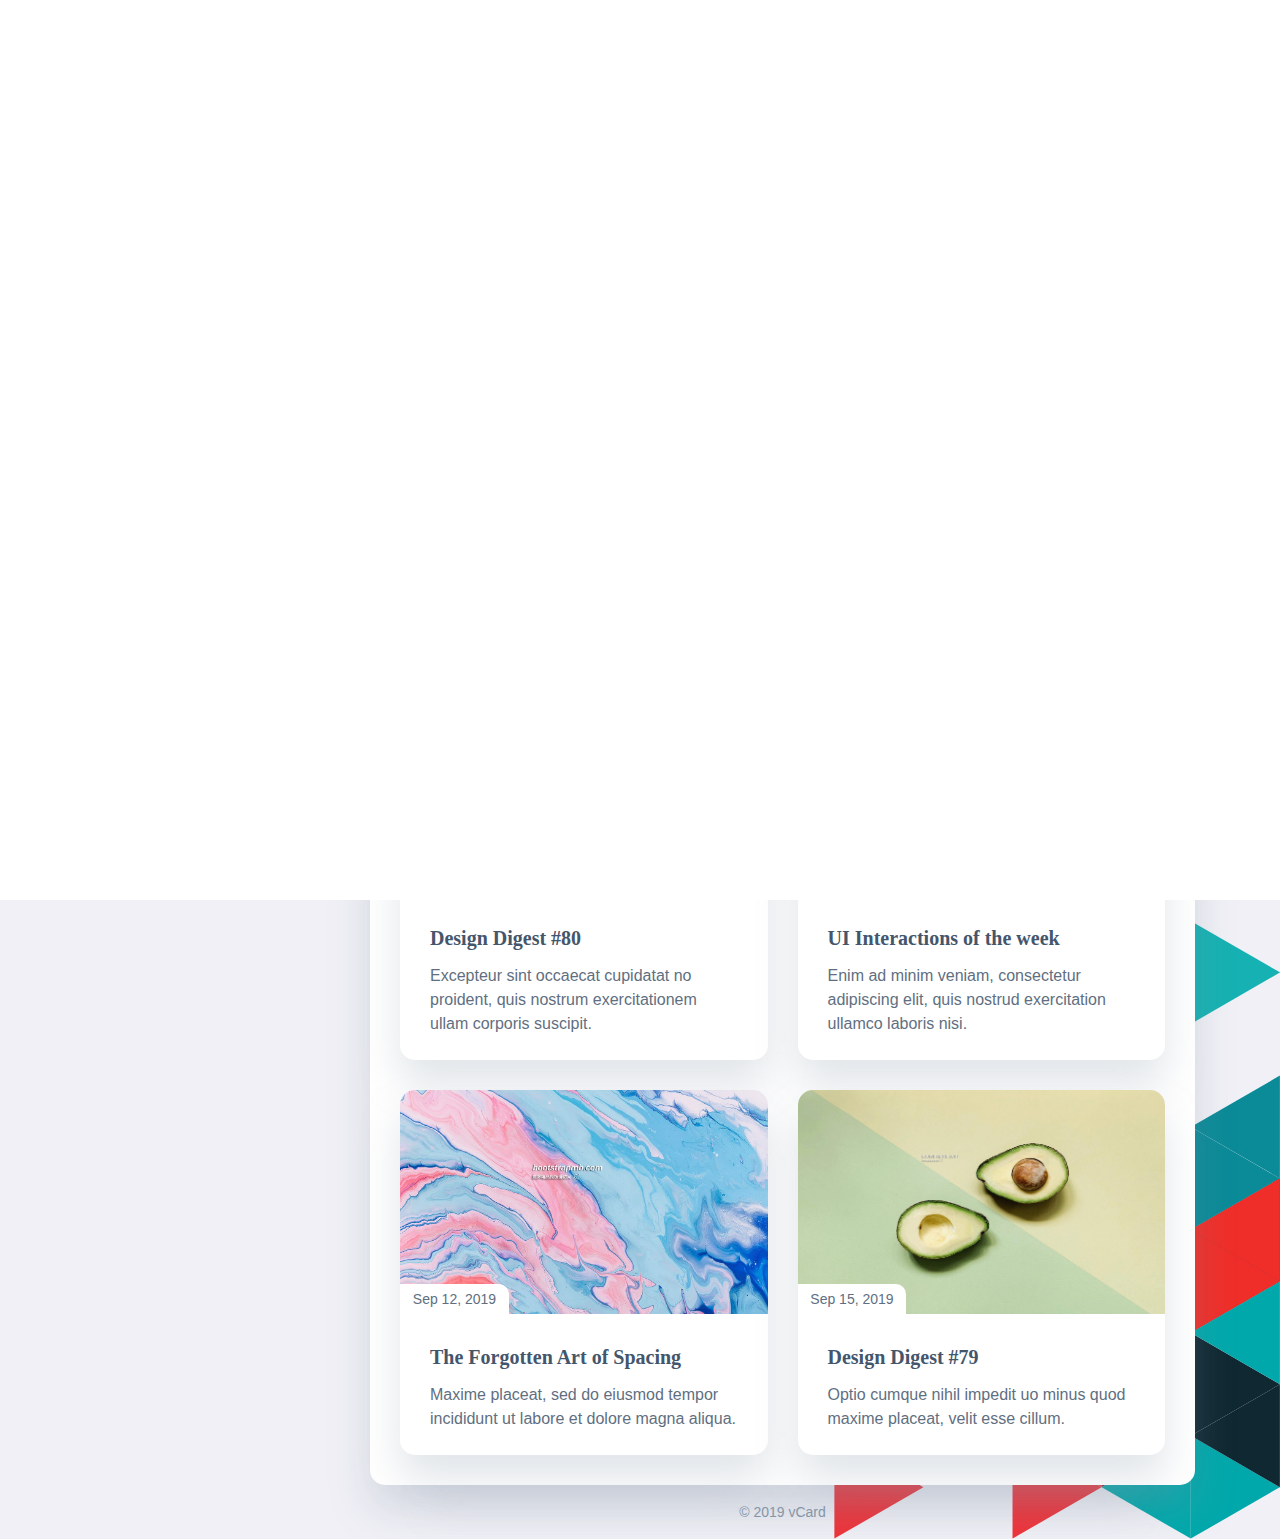
==== blog.html @ bd915628 "author" ====
﻿<!DOCTYPE html>
<html lang="en">

<head>
    <meta charset="utf-8" />
    <title>vCard - Blog</title>

	<!-- Meta Data -->
	<meta http-equiv="X-UA-Compatible" content="IE=edge">
	<meta name="viewport" content="width=device-width, initial-scale=1, shrink-to-fit=no">
	<meta name="format-detection" content="telephone=no"/>
    <meta name="format-detection" content="address=no"/>
    <meta name="author" content="ArtTemplate" />
    <meta name="description" content="vCard" />

    <!-- Twitter data -->
    <meta name="twitter:card" content="summary_large_image">
    <meta name="twitter:site" content="@ArtTemplates">
    <meta name="twitter:title" content="vCard">
    <meta name="twitter:description" content="vCard">
    <meta name="twitter:image" content="assets/images/social.jpg">

    <!-- Open Graph data -->
    <meta property="og:title" content="ArtTemplate" />
    <meta property="og:type" content="website" />
    <meta property="og:url" content="your url website" />
    <meta property="og:image" content="assets/images/social.jpg" />
    <meta property="og:description" content="vCard" />
    <meta property="og:site_name" content="vCard" />

	<!-- Favicons -->
	<link rel="apple-touch-icon" sizes="144x144" href="assets/images/favicons/apple-touch-icon-144x144.png">
	<link rel="apple-touch-icon" sizes="114x114" href="assets/images/favicons/apple-touch-icon-114x114.png">
	<link rel="apple-touch-icon" sizes="72x72" href="assets/images/favicons/apple-touch-icon-72x72.png">
	<link rel="apple-touch-icon" sizes="57x57" href="assets/images/favicons/apple-touch-icon-57x57.png">
	<link rel="shortcut icon" href="assets/images/favicons/favicon.png" type="image/png">

    <!-- Styles -->
	<link rel="stylesheet" type="text/css" href="assets/styles/style.css"/>
    
</head>
<body class="bg-triangles">
    <!-- Preloader -->
    <div class="preloader">
	    <div class="preloader__wrap">
		    <div class="circle-pulse">
                <div class="circle-pulse__1"></div>
                <div class="circle-pulse__2"></div>
            </div>
		    <div class="preloader__progress"><span></span></div>
		</div>
	</div>

    <main class="main">
	    <div class="container gutter-top">
		    <div class="row sticky-parent">
			    <!-- Sidebar -->
                <aside class="col-12 col-md-12 col-xl-3">
				    <div class="sidebar box pb-0 sticky-column">
						<svg class="avatar avatar--180" viewBox="0 0 188 188">
                            <g class="avatar__box">
                                <image xlink:href="assets/img/avatar-1.jpg" height="100%" width="100%" />
                            </g>
                        </svg>
						<div class="text-center">
						    <h3 class="title title--h3 sidebar__user-name"><span class="weight--500">Felecia</span> Brown</h3>
							<div class="badge badge--gray">Creative Director</div>
							
							<!-- Social -->
		                    <div class="social">
		                        <a class="social__link" href="http://www.bootstrapmb.com/"><i class="font-icon icon-facebook"></i></a>
		                        <a class="social__link" href="https://www.behance.com/"><i class="font-icon icon-twitter"></i></a>
		                        <a class="social__link" href="https://www.linkedin.com/"><i class="font-icon icon-linkedin2"></i></a>
		                    </div>
						</div>
						
						<div class="sidebar__info box-inner box-inner--rounded">
		                    <ul class="contacts-block">
					            <li class="contacts-block__item" data-toggle="tooltip" data-placement="top" title="Birthday">
							        <i class="font-icon icon-calendar"></i>March 12, 1995
							    </li>
						        <li class="contacts-block__item" data-toggle="tooltip" data-placement="top" title="Address">
							        <i class="font-icon icon-location"></i>Hong Kong, China
							    </li>
						        <li class="contacts-block__item" data-toggle="tooltip" data-placement="top" title="E-mail">
							        <a href="mailto:example@mail.com"><i class="font-icon icon-envelope"></i>example@mail.com</a>
							    </li>
						        <li class="contacts-block__item" data-toggle="tooltip" data-placement="top" title="Phone">
							        <i class="font-icon icon-phone"></i>+1 (070) 123-4567
							    </li>
						        <li class="contacts-block__item" data-toggle="tooltip" data-placement="top" title="Skype">
							        <a href=""><i class="font-icon icon-skype"></i>Felecia_Brown</a>
							    </li>
					        </ul>
							
							<a class="btn btn--blue-gradient" href="#"><i class="font-icon icon-download"></i> Download CV</a>
						</div>
					</div>	
		        </aside>
		        
				<!-- Content -->
		        <div class="col-12 col-md-12 col-xl-9">
				    <div class="box pb-0">
					    <!-- Menu -->
					    <div class="circle-menu">
						    <div class="hamburger">
                                <div class="line"></div>
                                <div class="line"></div>
                                <div class="line"></div>
                            </div>
						</div>
						<div class="inner-menu">
						    <ul class="nav">
                                <li class="nav__item"><a href="index.html">About</a></li>
								<li class="nav__item"><a href="resume.html">Resume</a></li>
                                <li class="nav__item"><a href="portfolio.html">Portfolio</a></li>
                                <li class="nav__item"><a class="active" href="blog.html">Blog</a></li>
                                <li class="nav__item"><a href="contact.html">Contact</a></li>
                            </ul>
						</div>

					    <!-- About -->
						<div class="pb-2">
		                    <h1 class="title title--h1 title__separate">Blog</h1>
					    </div>

						<!-- News -->
						<div class="news-grid pb-0">
							<!-- Post -->
							<article class="news-item box">
							    <div class="news-item__image-wrap overlay overlay--45">
								    <div class="news-item__date">Sep 16, 2019</div>
									<a class="news-item__link" href="single-post.html"></a>
								    <img class="cover lazyload" src="assets/img/image_02.jpg" alt="" />
								</div>
								<div class="news-item__caption">
								    <h2 class="title title--h4">Design Conferences in 2019</h2>
									<p>Veritatis et quasi architecto beatae vitae dicta sunt, explicabo.</p>
								</div>
							</article>

							<!-- Post -->
							<article class="news-item box">
							    <div class="news-item__image-wrap overlay overlay--45">
								    <div class="news-item__date">Sep 15, 2019</div>
									<a class="news-item__link" href="single-post.html"></a>
								    <img class="cover lazyload" src="assets/img/image_06.jpg" alt="" />
								</div>
								<div class="news-item__caption">
								    <h2 class="title title--h4">Best Fonts Every Designer</h2>
									<p>Sed ut perspiciatis, nam libero tempore, cum soluta nobis est eligendi.</p>
								</div>
							</article>

							<!-- Post -->
							<article class="news-item box">
							    <div class="news-item__image-wrap overlay overlay--45">
								    <div class="news-item__date">Sep 14, 2019</div>
									<a class="news-item__link" href="single-post.html"></a>
								    <img class="cover lazyload" src="assets/img/image_08.jpg" alt="" />
								</div>
								<div class="news-item__caption">
								    <h2 class="title title--h4">Design Digest #80</h2>
									<p>Excepteur sint occaecat cupidatat no proident, quis nostrum exercitationem ullam corporis suscipit.</p>
								</div>
							</article>
							
							<!-- Post -->
							<article class="news-item box">
							    <div class="news-item__image-wrap overlay overlay--45">
								    <div class="news-item__date">Sep 13, 2019</div>
									<a class="news-item__link" href="single-post.html"></a>
								    <img class="cover lazyload" src="assets/img/image_07.jpg" alt="" />
								</div>
								<div class="news-item__caption">
								    <h2 class="title title--h4">UI Interactions of the week</h2>
									<p>Enim ad minim veniam, consectetur adipiscing elit, quis nostrud exercitation ullamco laboris nisi.</p>
								</div>
							</article>
							
							<!-- Post -->
							<article class="news-item box">
							    <div class="news-item__image-wrap overlay overlay--45">
								    <div class="news-item__date">Sep 12, 2019</div>
									<a class="news-item__link" href="single-post.html"></a>
								    <img class="cover lazyload" src="assets/img/image_05.jpg" alt="" />
								</div>
								<div class="news-item__caption">
								    <h2 class="title title--h4">The Forgotten Art of Spacing</h2>
									<p>Maxime placeat, sed do eiusmod tempor incididunt ut labore et dolore magna aliqua.</p>
								</div>
							</article>
							
							<!-- Post -->
							<article class="news-item box">
							    <div class="news-item__image-wrap overlay overlay--45">
								    <div class="news-item__date">Sep 15, 2019</div>
									<a class="news-item__link" href="single-post.html"></a>
								    <img class="cover lazyload" src="assets/img/image_01.jpg" alt="" />
								</div>
								<div class="news-item__caption">
								    <h2 class="title title--h4">Design Digest #79</h2>
									<p>Optio cumque nihil impedit uo minus quod maxime placeat, velit esse cillum.</p>
								</div>
							</article>
						</div>
					</div>
					
					<!-- Footer -->
					<footer class="footer">© 2019 vCard</footer>
		        </div>
			</div>
		</div>	
    </main>

    <div class="back-to-top"></div>
	
    <!-- SVG masks -->
    <svg class="svg-defs">
        <clipPath id="avatar-box">
            <path d="M1.85379 38.4859C2.9221 18.6653 18.6653 2.92275 38.4858 1.85453 56.0986.905299 77.2792 0 94 0c16.721 0 37.901.905299 55.514 1.85453 19.821 1.06822 35.564 16.81077 36.632 36.63137C187.095 56.0922 188 77.267 188 94c0 16.733-.905 37.908-1.854 55.514-1.068 19.821-16.811 35.563-36.632 36.631C131.901 187.095 110.721 188 94 188c-16.7208 0-37.9014-.905-55.5142-1.855-19.8205-1.068-35.5637-16.81-36.63201-36.631C.904831 131.908 0 110.733 0 94c0-16.733.904831-37.9078 1.85379-55.5141z"/>
        </clipPath>
        <clipPath id="avatar-hexagon">
             <path d="M0 27.2891c0-4.6662 2.4889-8.976 6.52491-11.2986L31.308 1.72845c3.98-2.290382 8.8697-2.305446 12.8637-.03963l25.234 14.31558C73.4807 18.3162 76 22.6478 76 27.3426V56.684c0 4.6805-2.5041 9.0013-6.5597 11.3186L44.4317 82.2915c-3.9869 2.278-8.8765 2.278-12.8634 0L6.55974 68.0026C2.50414 65.6853 0 61.3645 0 56.684V27.2891z"/>
        </clipPath>		
    </svg>

	<!-- JavaScripts -->
	<script src="assets/js/jquery-3.4.1.min.js"></script>
	<script src="assets/js/plugins.js"></script>
    <script src="assets/js/common.js"></script>

</body>
</html>
---- assets/styles/style.css ----
/* ------------------------------------------------
 Author: ArtStyles (Art)
 ������ȫ��õ�Bootstrapģ�壺http://www.bootstrapmb.com
 Template Name: vCard
 version: 1.0.0
------------------------------------------------ */
/* ------------------------------------------------

 - General Styles
   - Background
   - Input Text
   - Checkbox
   - Select
   - Button
   - Dropdown
   
 - Typography
 - Preloader
 
 - Menu
   - Hamburger
   - Nav
   
 - Shared
   - Container
   - Box
   - Overlay
   - Avatars
   - Social
   - Badges
   - Tooltips
   
 - Sidebar
   - Contact list
   
 - Cases

 - Testimonials
   - Carousel pagination
   
 - Clients
 - Timeline
 - Progress
 
 - Portfolio
   - Filter
    
 - News
 
 - Single post
   - Comments
   - Comment form
   - Emoji
   - Scroll Indicator
   - niceScroll
   - Social auth
  
 - Footer
 
 - Contact
   - Map
   
 - Other
   - Bact to top
   - Medium Zoom
  
------------------------------------------------ */
@import url(bootstrap.min.css);
@import url(swiper.min.css);
@import url(../../../../../fonts.googleapis.com/css�family=Archivo_400,400i,500,500i,600,600i,700,700i&display=swap.cssp");
@import url(../../../../../fonts.googleapis.com/css�family=Merriweather_400,900&display=swap.cssp");
@import url(../icons/icomoon.css);
.icon {
  background-size: contain;
  background-repeat: no-repeat;
  display: inline-block;
  line-height: 0;
  flex-shrink: 0;
}
.icon__size-16 {
  height: 16px;
  width: 16px;
}
.icon__size-18 {
  height: 18px;
  width: 18px;
}
.icon__size-24 {
  height: 24px;
  width: 24px;
}
.icon__size-32 {
  height: 32px;
  width: 32px;
}
.icon__size-48 {
  height: 48px;
  width: 48px;
}
.icon__size-56 {
  height: 56px;
  width: 56px;
}
.icon__size-64 {
  height: 64px;
  width: 64px;
}
.icon__calendar {
  background-image: url(../icons/icon-calendar.svg);
}
.icon__location {
  background-image: url(../icons/icon-location.svg);
}
.icon__envelope {
  background-image: url(../icons/icon-envelope.svg);
}
.icon__phone {
  background-image: url(../icons/icon-phone.svg);
}
.icon__skype {
  background-image: url(../icons/icon-skype.svg);
}

/* -----------------------------------------------------------------
    - General Styles
----------------------------------------------------------------- */
*,
::before,
::after {
  background-repeat: no-repeat;
  box-sizing: border-box;
}

html {
  -webkit-overflow-scrolling: touch;
  -webkit-box-sizing: border-box;
  box-sizing: border-box;
  -ms-overflow-x: hidden;
}

body, html {
  font-size: 1rem;
  -webkit-text-size-adjust: 100%;
}

body {
  background-color: #F0F0F6;
  color: #44566C;
  font-family: "Archivo", sans-serif;
  font-weight: 400;
  line-height: 1.6;
  min-height: 100vh;
  -ms-overflow-style: scrollbar;
  -webkit-font-smoothing: antialiased;
}

html.is-scroll-disabled body {
  height: 100vh;
  overflow: hidden;
}

@media all and (-ms-high-contrast: none), (-ms-high-contrast: active) {
  html.is-scroll-disabled {
    overflow: hidden;
  }
}
.no-scroll {
  overflow: hidden;
  -ms-overflow-style: none;
}

.no-scroll-height {
  overflow-x: hidden;
}

.bg-triangles {
  background-image: url(../images/triangles-top.svg), url(../images/triangles-bottom.svg);
  background-position: left top, right bottom;
  background-repeat: no-repeat;
  background-size: inherit;
}
.bg-turquoise {
  background-image: linear-gradient(135deg, #00f1e2 0%, #2cd5ef 100%);
}
.bg-green {
  background-image: linear-gradient(135deg, #9be15d 0%, #00d9a6 100%);
}

.input, .textarea, select,
.custom-select {
  background-color: #F8FAFB;
  border: 1px solid #F8FAFB;
  border-radius: 5rem;
  box-shadow: none;
  color: #44566C;
  font-size: .937rem;
  height: auto;
  padding: .6rem 1.4rem;
  position: relative;
  width: 100%;
  -webkit-appearance: none;
  -moz-appearance: none;
  appearance: none;
}
@media only screen and (max-width: 580px) {
  .input, .textarea, select,
  .custom-select {
    padding: .6rem 1.4rem;
  }
}

.input:focus, .textarea:focus, select:focus,
.custom-select:focus {
  background-color: #F8FAFB;
  color: #44566C;
  box-shadow: none;
  outline: none;
}

.input {
  line-height: inherit;
}
.input--white {
  background-color: #fff;
}
.input--white:focus {
  background-color: #fff;
}
.input__icon {
  padding-left: 2.5rem;
}

.textarea {
  border-radius: .5rem;
  display: block;
  padding: .8rem 1.2rem;
  resize: none;
}
.textarea--white {
  background-color: #fff;
}
.textarea--white:focus {
  background-color: #fff;
}

.form-group {
  margin-bottom: 2rem;
  position: relative;
}
@media only screen and (max-width: 580px) {
  .form-group {
    margin-bottom: 1.7rem;
  }
}
.form-group .font-icon {
  color: #8697A8;
  margin: auto 2rem;
  position: absolute;
  top: 0;
  bottom: 0;
  left: 0;
  height: 1rem;
  width: 1rem;
  z-index: 1;
}

.help-block {
  position: absolute;
  font-size: .75rem;
  line-height: 1.4;
  padding-top: .3rem;
  padding-left: .4rem;
}
@media only screen and (max-width: 580px) {
  .help-block {
    font-size: .687rem;
  }
}

.with-errors {
  color: #FF3D57;
}

.has-error input,
.has-error textarea,
.has-error input:focus,
.has-error textarea:focus {
  border-color: #FF3D57;
}

#validator-contact {
  font-size: .89rem;
  margin-top: 1rem;
}

.form-control::-webkit-input-placeholder {
  color: #8697A8;
}

.form-control::-moz-placeholder {
  color: #8697A8;
}

.form-control:-ms-input-placeholder {
  color: #8697A8;
}

.form-control::-ms-input-placeholder {
  color: #8697A8;
}

.form-control::placeholder {
  color: #8697A8;
}

input:-webkit-autofill,
input:-webkit-autofill:hover,
input:-webkit-autofill:focus,
input:-webkit-autofill:active {
  transition: background-color 5000s ease-in-out 0s;
  -webkit-text-fill-color: #fff !important;
}

input:not(input:-webkit-autofill)::-webkit-contacts-auto-fill-button {
  background-color: #fff;
}

input:invalid,
textarea:invalid {
  outline: none !important;
}

.custom-control-input:focus ~ .custom-control-label::before {
  box-shadow: 0 0 0 0.2rem rgba(0, 69, 255, 0.25);
}
.custom-control-input:focus:not(:checked) ~ .custom-control-label::before {
  border-color: #0045FF;
}
.custom-control-input:not(:disabled):active ~ .custom-control-label::before {
  border-color: #fff;
  background-color: transparent;
}
.custom-control-input:checked ~ .custom-control-label::before {
  border-color: #0045FF;
  background-color: #0045FF;
}

.custom-control-label {
  line-height: 1.55;
  padding-left: .5rem;
}
.custom-control-label::before {
  background-color: transparent;
  border: 1px solid #F0F0F6;
}

select,
.custom-select {
  background: url("data:image/svg+xml,%3csvg xmlns='http://www.w3.org/2000/svg' viewBox='0 0 4 5'%3e%3cpath fill='%23fff' d='M2 0L0 2h4zm0 5L0 3h4z'/%3e%3c/svg%3e") no-repeat right 0.1rem center/10px 16px;
}
select option,
.custom-select option {
  color: #44566C;
}

.btn {
  background-image: linear-gradient(to right, #0081ff 0%, #3fa0ff 50%, #0045ff 100%);
  background-size: 200% auto;
  border-radius: 10rem;
  border: 0;
  box-shadow: 0 24px 40px rgba(0, 69, 255, 0.2), 0 8px 16px rgba(0, 69, 255, 0.15);
  color: #fff;
  cursor: pointer;
  font-size: .937rem;
  font-weight: 400;
  line-height: inherit;
  white-space: nowrap;
  padding: .7rem 2rem;
  transition: .4s ease-in-out;
}
.btn:hover {
  color: #fff;
  background-position: right center;
}
.btn:focus {
  box-shadow: 0 24px 40px rgba(0, 69, 255, 0.1), 0 8px 16px rgba(0, 69, 255, 0.1);
}
.btn--light {
  background-color: #F8FAFB;
  color: #44566C;
}
.btn--gray {
  background-color: #F0F0F6;
  color: #44566C;
}
.btn--dark {
  background-color: #44566C;
}
.btn--blue-gradient {
  background-size: 200% auto;
  background-image: linear-gradient(to right, #0081ff 0%, #3fa0ff 50%, #0045ff 100%);
  transition: .4s ease-in-out;
}
.btn:hover {
  background-position: right center;
}
.btn--aqua {
  background-color: #00F1E2;
  color: #fff;
}
.btn--red {
  background-color: #FF3D57;
  color: #fff;
}
.btn .font-icon {
  margin-right: .5rem;
}

button:focus {
  outline: none;
}

.dropdown-menu {
  border: 0;
  border-radius: 0.437rem;
  box-shadow: 0 8px 40px rgba(134, 151, 168, 0.25);
  color: #5F6F81;
  font-size: .937rem;
}
.dropdown-menu::before {
  content: '';
  border-left: .4rem solid transparent;
  border-right: .4rem solid transparent;
  border-bottom: 0.4rem solid #fff;
  height: 0;
  position: absolute;
  top: -.4rem;
  left: 1.1rem;
  width: 0;
}
.dropdown.dropup .dropdown-menu::before {
  border-left: .4rem solid transparent;
  border-right: .4rem solid transparent;
  border-top: 0.4rem solid #fff;
  border-bottom: .4rem solid transparent;
  top: auto;
  bottom: -.8rem;
}

.svg-defs {
  position: absolute;
  height: 0;
  width: 0;
}

/* -----------------------------------------------------------------
    - Typography
----------------------------------------------------------------- */
h1, h2, h3, h4, h5, h6 {
  font-family: "Archivo", sans-serif;
  font-weight: 700;
  line-height: 1.3;
}

.title--h1 {
  font-size: 2rem;
  margin-bottom: 1.1rem;
}
@media only screen and (max-width: 580px) {
  .title--h1 {
    font-size: 1.75rem;
  }
}
.title--h2 {
  font-size: 1.75rem;
}
@media only screen and (max-width: 580px) {
  .title--h2 {
    font-size: 1.5rem;
  }
}
.title--h3 {
  font-size: 1.5rem;
  margin-bottom: 1.4rem;
}
@media only screen and (max-width: 580px) {
  .title--h3 {
    font-size: 1.25rem;
    margin-bottom: 1rem;
  }
}
.title--h4 {
  font-size: 1.25rem;
  margin-bottom: .8rem;
}
@media only screen and (max-width: 580px) {
  .title--h4 {
    font-size: 1rem;
  }
}
.title--h5 {
  font-size: 1rem;
}
@media only screen and (max-width: 580px) {
  .title--h5 {
    font-size: .937rem;
  }
}
.title--h6 {
  font-size: .75rem;
}
.title--center {
  text-align: center;
}
.title--tone {
  color: #0045FF;
}
.title-icon {
  margin-right: .5rem;
  margin-top: -4px;
  height: 2.5rem;
  width: 2.5rem;
}
@media only screen and (max-width: 580px) {
  .title-icon {
    height: 2.0833333333rem;
    width: 2.5rem;
  }
}
.title__separate {
  margin-bottom: 2.3rem;
  position: relative;
}
.title__separate::before {
  content: '';
  background-color: #0045FF;
  border-radius: .5rem;
  height: 4px;
  position: absolute;
  bottom: -1.1rem;
  left: 0;
  width: 3.12rem;
  z-index: 1;
}
@media only screen and (max-width: 580px) {
  .title__separate {
    margin-bottom: 1.5rem;
  }
  .title__separate::before {
    height: 2px;
    bottom: -.6rem;
    width: 3rem;
  }
}

.weight--400 {
  font-weight: 400;
}
.weight--500 {
  font-weight: 500;
}
.weight--600 {
  font-weight: 600;
}
.weight--700 {
  font-weight: 700;
}

.color--light {
  color: #8697A8;
}
.color--dark {
  color: #44566C;
}

.block-quote {
  font-size: 1.3rem;
  font-weight: 400;
  font-style: italic;
  margin: 1.8rem 0;
  position: relative;
  line-height: 1.6;
}
@media only screen and (max-width: 992px) {
  .block-quote {
    padding-left: 3.8rem;
  }
}
@media only screen and (max-width: 580px) {
  .block-quote {
    font-size: 1.15rem;
    margin: 1.1rem 0 1.3rem;
    padding-left: 0;
    padding-top: 2.8rem;
  }
}
.block-quote::before {
  background-image: url(../images/icon-quote.svg);
  background-repeat: no-repeat;
  background-position: center;
  background-size: cover;
  content: '';
  height: 34px;
  margin: 0 auto;
  position: absolute;
  top: 0;
  left: -3.4rem;
  width: 34px;
}
@media only screen and (max-width: 992px) {
  .block-quote::before {
    left: 0;
  }
}
@media only screen and (max-width: 580px) {
  .block-quote::before {
    right: 0;
  }
}
.block-quote__author {
  font-size: 1rem;
  font-style: normal;
  display: block;
  margin-top: .6rem;
  padding-left: 3rem;
  position: relative;
}
@media only screen and (max-width: 580px) {
  .block-quote__author {
    font-size: .875rem;
    margin-top: 0;
    padding-left: 2rem;
  }
}
.block-quote__author::before {
  content: '';
  background-color: #44566C;
  height: 1px;
  margin-bottom: auto;
  margin-top: auto;
  position: absolute;
  top: 0;
  bottom: 0;
  left: 0;
  width: 2rem;
}
@media only screen and (max-width: 580px) {
  .block-quote__author::before {
    width: 1rem;
  }
}

a {
  color: #0045FF;
  cursor: pointer;
  text-decoration: none;
  -webkit-text-decoration-skip: objects;
  transition: color 0.3s cubic-bezier(0.72, 0.16, 0.345, 0.875);
}
a:hover {
  color: #0045FF;
  outline: none;
  text-decoration: underline;
}
a.decoration--none {
  text-decoration: none;
}

.noGutters-Top {
  margin-top: 0 !important;
}
.noGutters-Bottom {
  margin-bottom: 0 !important;
}
.noGutters-Left {
  margin-left: 0 !important;
}
.noGutters-Right {
  margin-right: 0 !important;
}

.description {
  color: #F8FAFB;
  margin-bottom: 1.9rem;
}

.foreword {
  color: #F8FAFB;
  font-size: 1.125rem;
}

img {
  max-width: 100%;
  -webkit-user-select: none;
  -moz-user-select: none;
  -ms-user-select: none;
  user-select: none;
}

iframe {
  background-color: #44566C;
  border: 0;
  display: block;
  height: 100%;
  width: 100%;
}

.cover {
  object-fit: cover;
  object-position: center;
  font-family: 'object-fit: cover; object-position: center;';
  height: 100%;
  width: 100%;
}

::-moz-selection {
  background: transparent;
  color: #0045FF;
}

::selection {
  background: transparent;
  color: #0045FF;
}

/* -----------------------------------------------------------------
    - Preloader
----------------------------------------------------------------- */
.preloader {
  display: -webkit-flex;
  display: -ms-flexbox;
  display: -moz-box;
  display: flex;
  -webkit-align-items: center;
  -ms-flex-align: center;
  align-items: center;
  justify-content: center;
  background-color: #fff;
  position: fixed;
  top: 0;
  left: 0;
  width: 100%;
  height: 100%;
  overflow: hidden;
  text-align: center;
  z-index: 1106;
  opacity: 1;
}
.preloader__wrap {
  width: 100%;
  max-width: 150px;
}
.preloader__progress {
  background: #fff;
  height: 2px;
  position: absolute;
  top: 0;
  left: 0;
  overflow: hidden;
  width: 100%;
}
.preloader__progress span {
  background: #0045FF;
  position: absolute;
  top: 0;
  left: 0;
  height: 100%;
  width: 0;
}

.circle-pulse > * {
  position: absolute;
  top: 50%;
  left: 50%;
  border-radius: 50%;
  box-sizing: border-box;
  transform: scale(0);
  animation: pulse 1.6s linear infinite;
}

.circle-pulse__1 {
  width: 6rem;
  height: 6rem;
  margin-top: -3rem;
  margin-left: -3rem;
  background-color: #0045FF;
}

.circle-pulse__2 {
  width: 4.8rem;
  height: 4.8rem;
  margin-top: -2.4rem;
  margin-left: -2.4rem;
  background-color: rgba(0, 69, 255, 0.7);
  animation-delay: -0.8s;
}

@keyframes pulse {
  0% {
    transform: scale(0, 0);
    opacity: 1;
  }
  100% {
    transform: scale(1, 1);
    opacity: 0;
  }
}
/* -----------------------------------------------------------------
    - Menu
----------------------------------------------------------------- */
.circle-menu {
  background-image: linear-gradient(to right, #0081ff 0%, #0045ff 100%);
  border-radius: 50% .937rem 50% 50%;
  box-shadow: 0 24px 40px rgba(0, 69, 255, 0.2), 0 8px 16px rgba(0, 69, 255, 0.15);
  display: -webkit-flex;
  display: -ms-flexbox;
  display: -moz-box;
  display: flex;
  -webkit-align-items: center;
  -ms-flex-align: center;
  align-items: center;
  justify-content: center;
  height: 3.75rem;
  position: absolute;
  top: 0;
  right: 0;
  width: 3.75rem;
  z-index: 2;
}
@media only screen and (max-width: 992px) {
  .circle-menu {
    height: 3.55rem;
    width: 3.55rem;
  }
}
@media only screen and (max-width: 580px) {
  .circle-menu {
    border-radius: 50%;
    margin-top: 1rem;
    margin-right: 1rem;
    position: fixed;
    height: 2.5rem;
    width: 2.5rem;
    z-index: 1101;
  }
}
@media only screen and (max-width: 580px) {
  .open-menu .circle-menu {
    box-shadow: 0 0 0 1px rgba(0, 69, 255, 0.5);
    background-image: none;
  }
}

.hamburger {
  cursor: pointer;
}
.hamburger .line {
  background-color: #fff;
  border-radius: 4px;
  display: block;
  margin: 5px 0;
  height: 3px;
  width: 24px;
  transition: all 0.2s ease-in-out;
}
.hamburger .line:nth-child(2) {
  margin-left: 4px;
  width: 20px;
}
@media only screen and (max-width: 580px) {
  .hamburger .line {
    margin: 4px 0;
    height: 2px;
    width: 18px;
  }
  .hamburger .line:nth-child(2) {
    width: 14px;
  }
}
.hamburger.is-active .line:nth-child(1) {
  transform: translateY(8px) rotate(45deg);
}
@media only screen and (max-width: 580px) {
  .hamburger.is-active .line:nth-child(1) {
    transform: translateY(6px) rotate(45deg);
  }
}
.hamburger.is-active .line:nth-child(2) {
  opacity: 0;
  transform: rotate(45deg);
}
.hamburger.is-active .line:nth-child(3) {
  transform: translateY(-8px) rotate(-45deg);
}
@media only screen and (max-width: 580px) {
  .hamburger.is-active .line:nth-child(3) {
    transform: translateY(-6px) rotate(-45deg);
  }
}
@media only screen and (max-width: 580px) {
  .hamburger.is-active .line {
    background-color: #0045FF;
  }
}

.inner-menu {
  display: -webkit-flex;
  display: -ms-flexbox;
  display: -moz-box;
  display: flex;
  justify-content: flex-end;
  height: 3.75rem;
  padding-right: 2rem;
  position: absolute;
  top: 0;
  right: 0;
  width: 70%;
  z-index: 1;
}
@media only screen and (max-width: 992px) {
  .inner-menu {
    height: 3.55rem;
    width: 80%;
  }
}
@media only screen and (max-width: 768px) {
  .inner-menu {
    width: 100%;
  }
}
@media only screen and (max-width: 580px) {
  .inner-menu {
    height: 100vh;
    padding-right: 0;
    position: fixed;
    pointer-events: none;
    z-index: 1100;
  }
}
.open-menu .inner-menu {
  pointer-events: all;
}

.nav {
  color: #fff;
  background-image: linear-gradient(to right, #0081ff 0%, #0045ff 100%);
  border-radius: 2rem 0 0 2rem;
  box-shadow: 0 24px 40px rgba(0, 69, 255, 0.2), 0 8px 16px rgba(0, 69, 255, 0.15);
  display: -webkit-flex;
  display: -ms-flexbox;
  display: -moz-box;
  display: flex;
  -webkit-align-items: center;
  -ms-flex-align: center;
  align-items: center;
  justify-content: center;
  height: 100%;
  overflow: hidden;
}
@media only screen and (max-width: 768px) {
  .nav {
    border-radius: .937rem 0 0 2rem;
    font-size: .875rem;
  }
}
@media only screen and (max-width: 580px) {
  .nav {
    -webkit-flex-direction: column;
    -ms-flex-direction: column;
    flex-direction: column;
    color: #44566C;
    background-color: #fff;
    background-image: none;
    border-radius: 0;
    box-shadow: none;
    font-size: 1.5rem;
  }
}
.nav__item {
  margin-right: 3rem;
}
@media only screen and (max-width: 992px) {
  .nav__item {
    margin-right: 2rem;
  }
}
@media only screen and (max-width: 580px) {
  .nav__item {
    margin-right: 0;
    margin-top: .2rem;
    margin-bottom: .2rem;
  }
}
.nav__item a {
  color: rgba(255, 255, 255, 0.7);
}
.nav__item a:hover {
  color: white;
  text-decoration: none;
}
@media only screen and (max-width: 580px) {
  .nav__item a {
    color: rgba(0, 69, 255, 0.6);
  }
  .nav__item a:hover {
    color: #0045ff;
  }
}
.nav__item a.active {
  color: #fff;
}
@media only screen and (max-width: 580px) {
  .nav__item a.active {
    color: #0045FF;
  }
}
.nav__item:last-child {
  margin-right: 0;
}
@media only screen and (max-width: 992px) {
  .nav__item:last-child {
    margin-right: 2rem;
  }
}
@media only screen and (max-width: 580px) {
  .nav__item:last-child {
    margin-right: 0;
  }
}

/* -----------------------------------------------------------------
    - Shared
----------------------------------------------------------------- */
@media (min-width: 1300px) {
  .container {
    max-width: 1240px;
  }
}
.box {
  background-color: #fff;
  border-radius: 0.937rem;
  box-shadow: 0px 24px 40px rgba(134, 151, 168, 0.25);
  padding: 1.875rem;
  position: relative;
  transition: box-shadow .3s ease-in-out;
}
@media only screen and (max-width: 580px) {
  .box {
    padding: 1rem;
  }
}
.box::before {
  content: '';
  box-shadow: 0px 24px 40px rgba(134, 151, 168, 0.15);
  position: absolute;
  bottom: 0;
  left: 0;
  right: 0;
  margin: 0 auto;
  height: 1rem;
  width: 86%;
  z-index: -1;
}
.box__second {
  background-color: #fff;
  border-radius: 0.937rem;
  box-shadow: 0px 4px 8px rgba(134, 151, 168, 0.1);
}
@media only screen and (max-width: 580px) {
  .box__second {
    border-radius: 0.6246666667rem;
  }
}

.box-inner {
  background-color: #F8FAFB;
  padding-top: 2rem;
  padding-bottom: 2rem;
  position: relative;
  z-index: 0;
}
@media only screen and (max-width: 580px) {
  .box-inner {
    padding-top: 1.2rem;
    padding-bottom: 1rem;
  }
}
.box-inner::before, .box-inner::after {
  content: '';
  background-color: #F8FAFB;
  height: 100%;
  position: absolute;
  top: 0;
  width: 1.875rem;
  z-index: -1;
}
@media only screen and (max-width: 580px) {
  .box-inner::before, .box-inner::after {
    width: 1rem;
  }
}
.box-inner::before {
  left: -1.875rem;
}
@media only screen and (max-width: 580px) {
  .box-inner::before {
    left: -1rem;
  }
}
.box-inner::after {
  right: -1.875rem;
}
@media only screen and (max-width: 580px) {
  .box-inner::after {
    right: -1rem;
  }
}
.box-inner--rounded::before {
  border-radius: 0 0 0 0.937rem;
}
.box-inner--rounded::after {
  border-radius: 0 0 0.937rem 0;
}
.box-inner--white {
  background-color: #fff;
}
.box-inner--white::before, .box-inner--white::after {
  background-color: #fff;
}

.js-image {
  background-size: cover;
  background-position: center;
  height: 100%;
  width: 100%;
}

.overlay {
  position: relative;
}
.overlay::before, .overlay--45::before, .overlay--80::before {
  content: '';
  background-color: rgba(68, 86, 108, 0.35);
  position: absolute;
  top: 0;
  left: 0;
  height: 100%;
  width: 100%;
  z-index: 2;
}
.overlay--45::before {
  background-color: rgba(68, 86, 108, 0.45);
}
.overlay--80::before {
  background-color: rgba(68, 86, 108, 0.8);
}

.gutter-top {
  padding-top: 10rem;
}
@media only screen and (max-width: 580px) {
  .gutter-top {
    padding-top: 9rem;
  }
}

.avatar {
  display: block;
  height: 100%;
  width: 100%;
}
.avatar--180 {
  max-height: 180px;
  max-width: 180px;
  height: 180px;
  width: 180px;
  filter: drop-shadow(0 2px 8px rgba(134, 151, 168, 0.15)) drop-shadow(0 8px 32px rgba(134, 151, 168, 0.15));
}
.avatar--80 {
  max-height: 80px;
  max-width: 80px;
  filter: drop-shadow(-2.5px 0 0 #fff) drop-shadow(3px 0 0 #fff) drop-shadow(0 -2px 0 #fff) drop-shadow(0 2px 0 #fff) drop-shadow(0 4px 4px rgba(134, 151, 168, 0.25)) drop-shadow(0 8px 8px rgba(134, 151, 168, 0.4));
}
@media only screen and (max-width: 580px) {
  .avatar--80 {
    max-height: 53.3333333333px;
    max-width: 53.3333333333px;
  }
}
.avatar--60 {
  max-height: 60px;
  max-width: 60px;
  filter: drop-shadow(-2.5px 0 0 #fff) drop-shadow(3px 0 0 #fff) drop-shadow(0 -2px 0 #fff) drop-shadow(0 2px 0 #fff) drop-shadow(0 4px 4px rgba(134, 151, 168, 0.25)) drop-shadow(0 8px 8px rgba(134, 151, 168, 0.25));
}
@media only screen and (max-width: 580px) {
  .avatar--60 {
    max-height: 45.1127819549px;
    max-width: 45.1127819549px;
  }
}
.avatar__box {
  -webkit-clip-path: url(#avatar-box);
  clip-path: url(#avatar-box);
}
.avatar__hexagon {
  -webkit-clip-path: url(#avatar-hexagon);
  clip-path: url(#avatar-hexagon);
}
.avatar image {
  height: 100%;
  width: 100%;
}

.social {
  line-height: 0;
  margin-top: 1.5rem;
  margin-bottom: 1.4rem;
}
.social__link {
  color: #44566C;
  display: inline-block;
  font-size: .875rem;
  margin-left: .8rem;
  text-decoration: none;
}
.social__link:hover {
  cursor: pointer;
  text-decoration: none;
}
.social__link:first-child {
  margin-left: 0;
}

.badge {
  font-size: .875rem;
  font-weight: 400;
  border-radius: 10rem;
  padding: .5rem 1rem;
}
.badge--light {
  background-color: #F8FAFB;
  color: #44566C;
}
.badge--gray {
  background-color: #F0F0F6;
  color: #44566C;
}
.badge--dark {
  background-color: #44566C;
  color: #fff;
}
.badge--blue {
  background-color: #0045FF;
  color: #fff;
}
.badge--blue-gradient {
  background-image: linear-gradient(to right, #0081ff 0%, #3fa0ff 50%, #0045ff 100%);
  color: #fff;
}
.badge--aqua {
  background-color: #00F1E2;
  color: #fff;
}
.badge--red {
  background-color: #FF3D57;
  color: #fff;
}

.tooltip {
  font-family: "Archivo", sans-serif;
}
.tooltip-inner {
  max-width: 200px;
  padding: .27rem .6rem .25rem;
  background-color: #44566C;
  border-radius: 0.25rem;
  box-shadow: 0px 16px 32px rgba(134, 151, 168, 0.25), 0px 2px 16px rgba(134, 151, 168, 0.5);
}
.tooltip.show {
  opacity: 1;
}

.bs-tooltip-top .arrow::before,
.bs-tooltip-auto[x-placement^="top"] .arrow::before {
  border-width: 0.3rem 0.3rem 0;
  border-top-color: #44566C;
}

.bs-tooltip-right .arrow::before,
.bs-tooltip-auto[x-placement^="right"] .arrow::before {
  border-width: 0.3rem 0.3rem 0.3rem 0;
  border-right-color: #44566C;
}

.bs-tooltip-left .arrow::before,
.bs-tooltip-auto[x-placement^="left"] .arrow::before {
  border-width: 0.3rem 0 0.3rem 0.3rem;
  border-left-color: #44566C;
}

.bs-tooltip-bottom .arrow::before,
.bs-tooltip-auto[x-placement^="bottom"] .arrow::before {
  border-width: 0 0.3rem 0.3rem;
  border-bottom-color: #44566C;
}

/* -----------------------------------------------------------------
    - Sidebar
----------------------------------------------------------------- */
@media only screen and (max-width: 1200px) {
  .sidebar {
    margin-bottom: 1.875rem;
  }
}
@media only screen and (max-width: 580px) {
  .sidebar {
    margin-bottom: .9375rem;
  }
}
.sidebar .avatar {
  margin-top: -8rem;
  margin-bottom: 1.6rem;
  margin-left: auto;
  margin-right: auto;
  transition: all .3s ease-in-out;
}
.sidebar__user-name {
  font-family: "Merriweather", serif;
  margin-bottom: .9rem;
}
.sidebar__info {
  padding-top: 1.6rem;
}
@media only screen and (max-width: 1200px) {
  .sidebar__info {
    text-align: center;
  }
}
@media only screen and (max-width: 580px) {
  .sidebar__info {
    padding-top: 1.3rem;
    padding-bottom: 1.5rem;
  }
}
.sidebar .btn {
  width: 100%;
}
@media only screen and (max-width: 1200px) {
  .sidebar .btn {
    width: auto;
  }
}

.contacts-block {
  font-size: .937rem;
  list-style: none;
  padding-left: 0;
  margin-bottom: 1.3rem;
}
@media only screen and (max-width: 1200px) {
  .contacts-block {
    margin-bottom: .5rem;
  }
}
@media only screen and (max-width: 580px) {
  .contacts-block {
    margin-bottom: 1rem;
    font-size: 1rem;
  }
}
.contacts-block__item {
  display: -webkit-flex;
  display: -ms-flexbox;
  display: -moz-box;
  display: flex;
  -webkit-align-items: center;
  -ms-flex-align: center;
  align-items: center;
  margin-bottom: .5rem;
  overflow: hidden;
  text-overflow: ellipsis;
  white-space: nowrap;
}
@media only screen and (max-width: 1200px) {
  .contacts-block__item {
    display: inline-block;
    margin-bottom: 0;
    margin-right: 1.5rem;
  }
}
.contacts-block__item a {
  color: #44566C;
  text-decoration: none;
}
.contacts-block__item a:hover {
  color: #0045FF;
}
.contacts-block .font-icon {
  font-size: 18px;
  margin-right: .875rem;
}

.sticky-column.is_stuck {
  margin-top: 30px;
}
.sticky-column.is_stuck .avatar {
  margin-top: 0;
}

/* -----------------------------------------------------------------
    - Cases
----------------------------------------------------------------- */
.case-item {
  display: -webkit-flex;
  display: -ms-flexbox;
  display: -moz-box;
  display: flex;
  height: calc(100% - 1.875rem);
  margin-bottom: 1.875rem;
  padding: 1.875rem 1.875rem 1.5rem;
  position: relative;
}
@media only screen and (max-width: 992px) {
  .case-item {
    height: calc(100% - 1.25rem);
  }
}
@media only screen and (max-width: 580px) {
  .case-item {
    height: calc(100% - 1rem);
    margin-bottom: 1rem;
    padding: 1rem;
  }
}
.case-item__icon {
  margin-right: 1.2rem;
  height: 2.5rem;
  width: 2.5rem;
}
@media only screen and (max-width: 580px) {
  .case-item__icon {
    margin-right: 1.2rem;
    height: 1.5rem;
    width: 1.5rem;
  }
}
.case-item div {
  flex: 1;
}
.case-item__caption {
  color: #8697A8;
  font-size: .875rem;
  line-height: 1.5;
}
.case-item__caption:last-child {
  margin-bottom: 0;
}

/* -----------------------------------------------------------------
    - Testimonials
----------------------------------------------------------------- */
.swiper-container .swiper-wrapper {
  min-height: 100%;
}

.review-item {
  display: -webkit-flex;
  display: -ms-flexbox;
  display: -moz-box;
  display: flex;
  -webkit-flex-direction: column;
  -ms-flex-direction: column;
  flex-direction: column;
  background-color: #F8FAFB;
  background-image: url(../icons/icon-quote.svg);
  background-repeat: no-repeat;
  background-position: right 1.875rem top 1.875rem;
  border-radius: 0.937rem;
  height: auto;
  padding: 1.875rem 1.875rem 1.5rem;
  margin-top: 2.5rem;
}
@media only screen and (max-width: 580px) {
  .review-item {
    background-size: 1.6rem;
    background-position: right 1rem top 1rem;
    border-radius: 0.6246666667rem;
    padding: 1rem;
  }
}
.review-item__caption {
  color: #8697A8;
  font-size: .875rem;
  line-height: 1.5;
}
.review-item__caption:last-child {
  margin-bottom: 0;
}
.review-item .title {
  font-family: "Merriweather", serif;
  font-size: 1.1rem;
  margin-left: 5.5rem;
  margin-bottom: .7rem;
}
@media only screen and (max-width: 580px) {
  .review-item .title {
    font-size: 1rem;
    margin-left: 0;
    margin-top: .5rem;
    margin-bottom: .5rem;
  }
}
.review-item .avatar {
  position: absolute;
  top: -2.4rem;
}

.swiper-pagination {
  margin-top: 1.5rem;
  position: relative;
  line-height: 0;
}
@media only screen and (max-width: 580px) {
  .swiper-pagination {
    margin-top: 1rem;
  }
}

.swiper-pagination-bullet {
  background: #F0F0F6;
  border-radius: 1rem;
  opacity: 1;
  height: 10px;
  width: 10px;
  transition: width 0.3s cubic-bezier(0.455, 0.03, 0.515, 0.955);
}
@media only screen and (max-width: 580px) {
  .swiper-pagination-bullet {
    height: 6px;
    width: 6px;
  }
}
.swiper-pagination-bullet-active {
  background: #0045FF;
  width: 20px;
}
@media only screen and (max-width: 580px) {
  .swiper-pagination-bullet-active {
    width: 12px;
  }
}

.swiper-container-horizontal > .swiper-pagination-bullets .swiper-pagination-bullet {
  margin: 0 5px;
}

.swiper-container-horizontal > .swiper-pagination-bullets,
.swiper-pagination-custom, .swiper-pagination-fraction {
  bottom: 0;
}

/* -----------------------------------------------------------------
    - Clients
----------------------------------------------------------------- */
.js-carousel-clients {
  padding-top: .5rem;
  padding-bottom: 1rem;
}
@media only screen and (max-width: 580px) {
  .js-carousel-clients .swiper-slide {
    text-align: center;
  }
}

/* -----------------------------------------------------------------
    - Timeline
----------------------------------------------------------------- */
.timeline {
  margin-top: 1.8rem;
  padding-left: .5rem;
}
.timeline__item {
  border-left: 1px solid #F0F0F6;
  padding-bottom: .6rem;
  padding-left: 1.4rem;
  position: relative;
}
.timeline__item::before {
  content: '';
  background-color: #0045FF;
  box-shadow: 0 0 0 3px rgba(0, 69, 255, 0.25);
  border-radius: 50%;
  position: absolute;
  top: 6px;
  left: -5px;
  height: 10px;
  width: 10px;
}
.timeline__item:last-child {
  border: 0;
}
.timeline__title {
  margin-bottom: .1rem;
}
.timeline__period {
  color: #8697A8;
  font-size: .875rem;
}
.timeline__description {
  font-size: .875rem;
  margin-top: .5rem;
}

/* -----------------------------------------------------------------
    - Progress
----------------------------------------------------------------- */
.progress {
  background-color: #F0F0F6;
  border-radius: 1rem;
  height: 1.5rem;
  margin-bottom: 1.5rem;
  overflow: inherit;
  position: relative;
  text-align: right;
}
@media only screen and (max-width: 580px) {
  .progress {
    margin-bottom: 1rem;
  }
}
.progress:last-child {
  margin-bottom: 0;
}
.progress-bar {
  background-color: #0045FF;
  background-image: linear-gradient(to right, #0081ff 0%, #0045ff 100%);
  border-radius: 1rem;
  box-shadow: 0 2px 4px rgba(0, 69, 255, 0.15), 0 8px 16px rgba(0, 69, 255, 0.2);
  overflow: hidden;
  position: relative;
  width: 0%;
  z-index: 1;
}
.progress .progress-text {
  display: -webkit-flex;
  display: -ms-flexbox;
  display: -moz-box;
  display: flex;
  -webkit-align-items: center;
  -ms-flex-align: center;
  align-items: center;
  justify-content: space-between;
  height: 100%;
  padding-left: .8rem;
  padding-right: .8rem;
  position: absolute;
  top: 0;
  left: 0;
  width: 100%;
  z-index: 1;
}

@media screen and (-ms-high-contrast: active), (-ms-high-contrast: none) {
  .progress-text span:nth-child(2) {
    float: right;
  }
}
/* -----------------------------------------------------------------
    - Portfolio
----------------------------------------------------------------- */
.gutter-sizer {
  width: 30px;
}

.gallery-grid {
  display: -webkit-flex;
  display: -ms-flexbox;
  display: -moz-box;
  display: flex;
}
.gallery-grid__item {
  margin-bottom: 1.3rem;
  width: calc(33% - 17.5px);
}
@media only screen and (max-width: 992px) {
  .gallery-grid__item {
    width: calc(50% - 16px);
  }
}
@media only screen and (max-width: 768px) {
  .gallery-grid__item {
    width: 100%;
  }
}
.gallery-grid__item:hover .gallery-grid__image {
  transform: scale3d(1.1, 1.1, 1);
}
.gallery-grid__image-wrap {
  border-radius: 0.6559rem;
  height: 11rem;
  overflow: hidden;
  position: relative;
  width: 100%;
  z-index: 1;
}
@media only screen and (max-width: 992px) {
  .gallery-grid__image-wrap {
    height: 13rem;
  }
}
@media only screen and (max-width: 768px) {
  .gallery-grid__image-wrap {
    height: 18rem;
  }
}
.gallery-grid__image {
  border-radius: 0.4685rem;
  transform: scale3d(1, 1, 1);
}
.gallery-grid__caption {
  padding-left: .2rem;
}
.gallery-grid__title {
  font-size: .937rem;
  font-weight: 600;
  margin-top: 1rem;
  margin-bottom: 0;
}
.gallery-grid__category {
  font-size: .875rem;
  color: #8697A8;
  display: block;
}

@media only screen and (min-width: 769px) {
  .filter {
    display: inline-flex;
    flex-wrap: wrap;
    list-style: none;
    margin-bottom: 1.2rem;
    padding: 0;
  }
  .filter__item {
    padding-right: 1.2rem;
  }
  .filter__item:first-child {
    display: none;
  }
  .filter__item:last-child {
    padding-right: 0;
  }
  .filter__item.active a {
    color: #0045FF;
  }
  .filter__link {
    color: #8697A8;
    padding: 0 4px;
    text-decoration: none;
    display: block;
    overflow: hidden;
    position: relative;
  }
  .filter__link:hover {
    text-decoration: none;
  }
}
.select .placeholder {
  display: none;
}

@media only screen and (max-width: 768px) {
  .select {
    background-color: #F8FAFB;
    border-radius: 10rem;
    color: #8697A8;
    display: block;
    margin-bottom: 2rem;
    padding-left: 1.5rem;
    padding-right: 1.2rem;
    position: relative;
    vertical-align: middle;
    text-align: left;
    user-select: none;
    width: 100%;
    -webkit-touch-callout: none;
    z-index: 2;
  }
  .select .placeholder {
    cursor: pointer;
    display: block;
    padding: .5rem 0;
    position: relative;
    z-index: 1;
  }
  .select .placeholder:after {
    position: absolute;
    right: 2px;
    top: 50%;
    transform: translateY(-50%);
    font-family: 'icomoon';
    content: '\e90e';
    z-index: 10;
  }
  .select.is-open .placeholder:after {
    content: '\e90f';
  }
  .select.is-open ul {
    display: block;
  }
  .select ul {
    background-color: #fff;
    box-shadow: 0 10px 60px rgba(134, 151, 168, 0.25);
    border-radius: 0.937rem;
    display: none;
    max-height: 600px;
    overflow: hidden;
    overflow-y: auto;
    padding: .6rem 0;
    position: absolute;
    top: 100%;
    left: 0;
    width: 100%;
    z-index: 100;
  }
  .select ul li {
    display: block;
    text-align: left;
    padding: .2rem 1.2rem;
    color: #44566C;
    cursor: pointer;
  }
  .select ul li:hover {
    background-color: #0045ff;
  }
  .select ul li:hover a {
    color: #fff;
  }
  .select ul li:first-child {
    display: none;
  }
  .select ul li a {
    color: #44566C;
    text-decoration: none;
  }
}
@media only screen and (max-width: 580px) {
  .select {
    margin-bottom: 1.5rem;
  }
}
/* -----------------------------------------------------------------
    - News
----------------------------------------------------------------- */
.news-grid {
  display: -webkit-flex;
  display: -ms-flexbox;
  display: -moz-box;
  display: flex;
  -webkit-flex-wrap: wrap;
  -ms-flex-wrap: wrap;
  flex-wrap: wrap;
  margin-left: -15px;
  margin-right: -15px;
}
@media only screen and (max-width: 992px) {
  .news-grid {
    margin-left: 0;
    margin-right: 0;
  }
}

.news-item {
  margin-bottom: 1.875rem;
  margin-left: 15px;
  margin-right: 15px;
  padding: 0;
  width: calc(50% - 30px);
}
@media only screen and (max-width: 992px) {
  .news-item {
    margin-left: 0;
    margin-right: 0;
    width: 100%;
  }
}
@media only screen and (max-width: 580px) {
  .news-item {
    margin-bottom: 1rem;
  }
}
.news-item:hover .news-item__image-wrap::before, .news-item:hover .news-item__image-wrap::after {
  opacity: 1;
}
.news-item:hover {
  box-shadow: 0px 12px 20px rgba(134, 151, 168, 0.15);
}
.news-item__image-wrap {
  overflow: hidden;
  border-radius: 0.937rem 0.937rem 0 0;
  height: 14rem;
  position: relative;
}
@media only screen and (max-width: 992px) {
  .news-item__image-wrap {
    height: 18rem;
  }
}
@media only screen and (max-width: 580px) {
  .news-item__image-wrap {
    height: 12rem;
  }
}
.news-item__image-wrap::before {
  opacity: 0;
  transition: opacity .5s ease-in-out;
}
.news-item__image-wrap::after {
  content: '';
  background-image: url(../icons/icon-news.svg);
  height: 2.5rem;
  margin: auto;
  opacity: 0;
  pointer-events: none;
  position: absolute;
  top: 0;
  bottom: 0;
  left: 0;
  right: 0;
  transition: opacity .5s ease-in-out;
  width: 2.5rem;
  z-index: 2;
}
.news-item__date {
  background-color: #fff;
  color: #5F6F81;
  border-radius: 0 10px 0 0;
  font-size: .875rem;
  padding-left: .8rem;
  padding-right: .8rem;
  padding-bottom: .2rem;
  padding-top: .3rem;
  position: absolute;
  bottom: 0;
  z-index: 2;
}
.news-item__link {
  position: absolute;
  height: 100%;
  width: 100%;
  z-index: 2;
}
.news-item__caption {
  padding: 1.875rem 1.875rem .5rem;
}
@media only screen and (max-width: 580px) {
  .news-item__caption {
    padding: 1.2rem 1rem 0;
  }
}
.news-item .title {
  font-family: "Merriweather", serif;
}
.news-item p {
  color: #5F6F81;
  line-height: 1.5;
}
@media only screen and (max-width: 580px) {
  .news-item p {
    font-size: .937rem;
  }
}

/* -----------------------------------------------------------------
    - Single post
----------------------------------------------------------------- */
.header-post {
  margin-top: 1rem;
  text-align: center;
}
@media only screen and (max-width: 580px) {
  .header-post {
    margin-top: 1rem;
  }
}
.header-post__date {
  color: #8697A8;
  font-size: .875rem;
  margin-bottom: 1rem;
  text-transform: uppercase;
}
@media only screen and (max-width: 580px) {
  .header-post__date {
    margin-bottom: .8rem;
  }
}
.header-post .title {
  font-family: "Merriweather", serif;
  margin-bottom: 2rem;
}
@media only screen and (max-width: 580px) {
  .header-post .title {
    margin-bottom: 1.5rem;
  }
}
.header-post__image-wrap {
  height: 500px;
  margin-left: -1.875rem;
  margin-right: -1.875rem;
  margin-bottom: 2.5rem;
}
@media only screen and (max-width: 580px) {
  .header-post__image-wrap {
    height: 320px;
    margin-left: -1rem;
    margin-right: -1rem;
    margin-bottom: 1.5rem;
  }
}

.caption-post {
  margin-left: auto;
  margin-right: auto;
  margin-bottom: 2rem;
  width: 80%;
}
@media only screen and (max-width: 992px) {
  .caption-post {
    width: 100%;
  }
}
@media only screen and (max-width: 580px) {
  .caption-post {
    margin-bottom: 1.2rem;
  }
}
.caption-post p {
  color: #5F6F81;
}

.gallery-post {
  display: -webkit-flex;
  display: -ms-flexbox;
  display: -moz-box;
  display: flex;
  -webkit-flex-wrap: wrap;
  -ms-flex-wrap: wrap;
  flex-wrap: wrap;
  margin-left: -1rem;
  margin-right: -1rem;
}
@media only screen and (max-width: 580px) {
  .gallery-post {
    margin-left: 0;
    margin-right: 0;
  }
}
.gallery-post__item {
  flex: calc(50% - 2rem);
  height: auto;
  max-height: 80vw;
  margin-left: 1rem;
  margin-right: 1rem;
  width: calc(50% - 2rem);
}
@media only screen and (max-width: 580px) {
  .gallery-post__item {
    flex: 100%;
    margin-left: 0;
    margin-right: 0;
    margin-bottom: 1rem;
    width: 100%;
  }
}
.gallery-post__caption {
  color: #8697A8;
  font-size: .875rem;
  font-style: italic;
  padding: 1rem 1rem 2rem;
  text-align: center;
  width: 100%;
}
@media only screen and (max-width: 580px) {
  .gallery-post__caption {
    padding: 0 0 1rem;
  }
}
.gallery-post__caption a {
  color: #8697A8;
}

.footer-post {
  display: -webkit-flex;
  display: -ms-flexbox;
  display: -moz-box;
  display: flex;
  -webkit-align-items: center;
  -ms-flex-align: center;
  align-items: center;
  -webkit-flex-wrap: wrap;
  -ms-flex-wrap: wrap;
  flex-wrap: wrap;
  justify-content: center;
  margin-bottom: 2rem;
  margin-top: 2rem;
  padding-top: 2rem;
  position: relative;
}
@media only screen and (max-width: 580px) {
  .footer-post {
    margin-bottom: 1rem;
    margin-top: 1rem;
  }
}
.footer-post::before {
  content: '';
  background-color: #44566C;
  height: 1px;
  margin: auto;
  position: absolute;
  top: 0;
  left: 0;
  right: 0;
  width: 15%;
}
.footer-post__share {
  display: -webkit-flex;
  display: -ms-flexbox;
  display: -moz-box;
  display: flex;
  -webkit-align-items: baseline;
  -ms-flex-align: baseline;
  align-items: baseline;
  color: #44566C;
  font-size: .875rem;
  margin: 0 1.1rem;
}
@media only screen and (max-width: 580px) {
  .footer-post__share {
    margin: 0 .8rem;
  }
}
.footer-post__share:hover {
  text-decoration: none;
}
.footer-post__share .font-icon {
  margin-right: .7rem;
}
@media only screen and (max-width: 580px) {
  .footer-post__share span {
    display: none;
  }
}

.comment-box {
  display: -webkit-flex;
  display: -ms-flexbox;
  display: -moz-box;
  display: flex;
  -webkit-flex-direction: column;
  -ms-flex-direction: column;
  flex-direction: column;
}
.comment-box .comment-box {
  margin-left: 3rem;
}
@media only screen and (max-width: 580px) {
  .comment-box .comment-box {
    margin-left: 1.2rem;
  }
}
.comment-box__inner {
  background-color: #fff;
  border-radius: 0.937rem;
  display: -webkit-flex;
  display: -ms-flexbox;
  display: -moz-box;
  display: flex;
  margin-bottom: 1.25rem;
  padding: 1.25rem 1.25rem 1.0rem 1.4rem;
}
@media only screen and (max-width: 580px) {
  .comment-box__inner {
    padding: 1rem 1rem .6rem 1.1rem;
    margin-bottom: 1rem;
  }
}
.comment-box__body {
  color: #5F6F81;
  flex: 1;
  font-size: .937rem;
  line-height: 1.6;
}
@media only screen and (max-width: 580px) {
  .comment-box__body {
    font-size: .875rem;
  }
}
.comment-box__body p {
  margin-bottom: .7rem;
}
@media only screen and (max-width: 580px) {
  .comment-box__body p {
    margin-bottom: .5rem;
  }
}
.comment-box__body .emoji {
  margin: 0 .3rem;
  vertical-align: bottom;
}
@media only screen and (max-width: 580px) {
  .comment-box__body .emoji {
    margin: 0 .1rem;
    height: 1.1rem;
    width: 1.1rem;
  }
}
.comment-box__details {
  display: -webkit-flex;
  display: -ms-flexbox;
  display: -moz-box;
  display: flex;
  justify-content: space-between;
  font-size: 1.1rem;
  color: #44566C;
  margin-top: .5rem;
  margin-bottom: .5rem;
}
@media only screen and (max-width: 580px) {
  .comment-box__details {
    font-size: .935rem;
    -webkit-flex-direction: column;
    -ms-flex-direction: column;
    flex-direction: column;
    margin-top: 0;
  }
}
.comment-box__details a {
  text-decoration: none;
}
.comment-box__details-date {
  font-size: .875rem;
  font-weight: 400;
  color: #8697A8;
}
@media only screen and (max-width: 580px) {
  .comment-box__details-date {
    font-size: .75rem;
    margin-top: .3rem;
  }
}
.comment-box .avatar {
  margin-right: 1rem;
  flex-shrink: 0;
}
.comment-box__footer {
  color: #8697A8;
  display: inline-flex;
  list-style: none;
  margin: 0;
  padding: 0;
}
.comment-box__footer li {
  cursor: pointer;
  margin-right: 2rem;
}
@media only screen and (max-width: 580px) {
  .comment-box__footer li {
    margin-right: 1rem;
  }
}
.comment-box__footer li:hover {
  color: #0045FF;
}
.comment-box__footer li:last-child {
  margin-right: 0;
}
.comment-box__footer span {
  font-size: .875rem;
  padding-left: .4rem;
}
@media only screen and (max-width: 580px) {
  .comment-box__footer span {
    font-size: .75rem;
  }
}
.comment-box__footer .font-icon {
  font-size: 1rem;
  vertical-align: text-bottom;
}
@media only screen and (max-width: 580px) {
  .comment-box__footer .font-icon {
    font-size: .875rem;
  }
}
.comment-box__footer .icon-like-fill {
  color: #FF3D57;
}

.comment-form {
  margin-top: 1rem;
  position: relative;
}
.comment-form .textarea {
  border-radius: .5rem;
  padding: 1.1rem 4.5rem 1rem 3.2rem;
  max-height: 200px;
  overflow: hidden !important;
}
.comment-form .btn {
  height: 2.6rem;
  margin-right: .5rem;
  margin-bottom: auto;
  margin-top: auto;
  padding: 0;
  position: absolute;
  top: 0;
  right: 0;
  bottom: 0;
  width: 2.6rem;
}
@media only screen and (max-width: 580px) {
  .comment-form .btn {
    height: 2.3636363636rem;
    width: 2.3636363636rem;
  }
}
.comment-form .btn .font-icon {
  margin: 0;
}
.comment-form .dropdown {
  height: 1.2rem;
  line-height: 1.2;
  margin-top: auto;
  margin-bottom: auto;
  margin-left: 1rem;
  position: absolute;
  top: 0;
  bottom: 0;
}
.comment-form .dropdown-menu {
  margin-left: -1rem;
  min-width: 14.93rem;
  max-width: 14.93rem;
  top: -100% !important;
}
.comment-form .icon-smile {
  color: #8697A8;
  cursor: pointer;
  font-size: 1.2rem;
}
.comment-form .icon-smile:hover {
  color: #5F6F81;
}

.emoji-wrap {
  display: -webkit-flex;
  display: -ms-flexbox;
  display: -moz-box;
  display: flex;
  -webkit-flex-wrap: wrap;
  -ms-flex-wrap: wrap;
  flex-wrap: wrap;
  justify-content: space-around;
  padding: .4rem .812rem .2rem;
}
.emoji-wrap .emoji {
  cursor: pointer;
  border-radius: 3px;
  margin: 2px;
  padding: 3px;
}
.emoji-wrap .emoji:hover {
  box-shadow: 0 0 0px 2px rgba(134, 151, 168, 0.2);
}

.scroll-line {
  background: #0045FF;
  height: 3px;
  position: fixed;
  top: 0;
  width: 0;
  z-index: 3;
}

.nicescroll-cursors {
  background-color: #8697A8 !important;
}

.social-auth {
  font-size: .937rem;
  list-style: none;
  padding: 0;
  margin-top: 1rem;
}
@media only screen and (max-width: 580px) {
  .social-auth {
    font-size: .875rem;
  }
}
.social-auth__item {
  display: inline-flex;
  margin-right: .4rem;
}
.social-auth__link {
  color: #fff;
}
.social-auth__link:hover {
  color: #fff;
  opacity: .7;
}
.social-auth .font-icon {
  background-color: #0045FF;
  border-radius: 50%;
  font-size: .75rem;
  padding: .4rem;
}
@media only screen and (max-width: 580px) {
  .social-auth .font-icon {
    font-size: .7rem;
  }
}
.social-auth .icon-facebook {
  background-color: #3B5998;
}
.social-auth .icon-twitter {
  background-color: #55ACEE;
}
.social-auth .icon-dribbble {
  background-color: #F26798;
}
.social-auth .icon-behance {
  background-color: #4176FA;
}

/* -----------------------------------------------------------------
    - Footer
----------------------------------------------------------------- */
.footer {
  color: #8697A8;
  font-size: .875rem;
  padding-top: 1rem;
  padding-bottom: 1rem;
  text-align: center;
}
@media only screen and (max-width: 580px) {
  .footer {
    padding-top: .5rem;
    padding-bottom: .5rem;
  }
}

/* -----------------------------------------------------------------
    - Contact
----------------------------------------------------------------- */
@media only screen and (max-width: 768px) {
  .contact-form .btn {
    width: 100%;
  }
}

.map {
  border-radius: 0.6246666667rem;
  height: 380px;
  margin-bottom: 2rem;
  position: relative;
}
@media only screen and (max-width: 580px) {
  .map {
    height: 250px;
  }
}

.popover-map-title {
  color: #44566C;
  font-size: 1.2rem;
  margin-top: .2rem;
  margin-bottom: .5rem;
}
.popover-map-caption {
  color: #44566C;
  font-weight: 400;
}

/* -----------------------------------------------------------------
    - Other
----------------------------------------------------------------- */
.back-to-top {
  border-top: 1px solid #44566C;
  border-left: 1px solid #44566C;
  cursor: pointer;
  height: 2rem;
  opacity: .5;
  position: fixed;
  right: 40px;
  bottom: 30px;
  width: 2rem;
  transform: rotate(45deg);
  transition: opacity .35s ease-out;
  z-index: 10;
}
.back-to-top:hover {
  opacity: 1;
}
@media only screen and (max-width: 580px) {
  .back-to-top {
    display: none !important;
  }
}

.js-lines {
  overflow: hidden;
}
.js-lines div {
  overflow: hidden;
}

.js-words div div {
  opacity: 0;
}

.medium-zoom-overlay {
  background: #fff !important;
  z-index: 1104;
}

.medium-zoom-image {
  cursor: pointer !important;
  z-index: 1104;
}
.medium-zoom-image--opened {
  border-radius: 1px;
  height: 100%;
}

/*# sourceMappingURL=style.css.map */
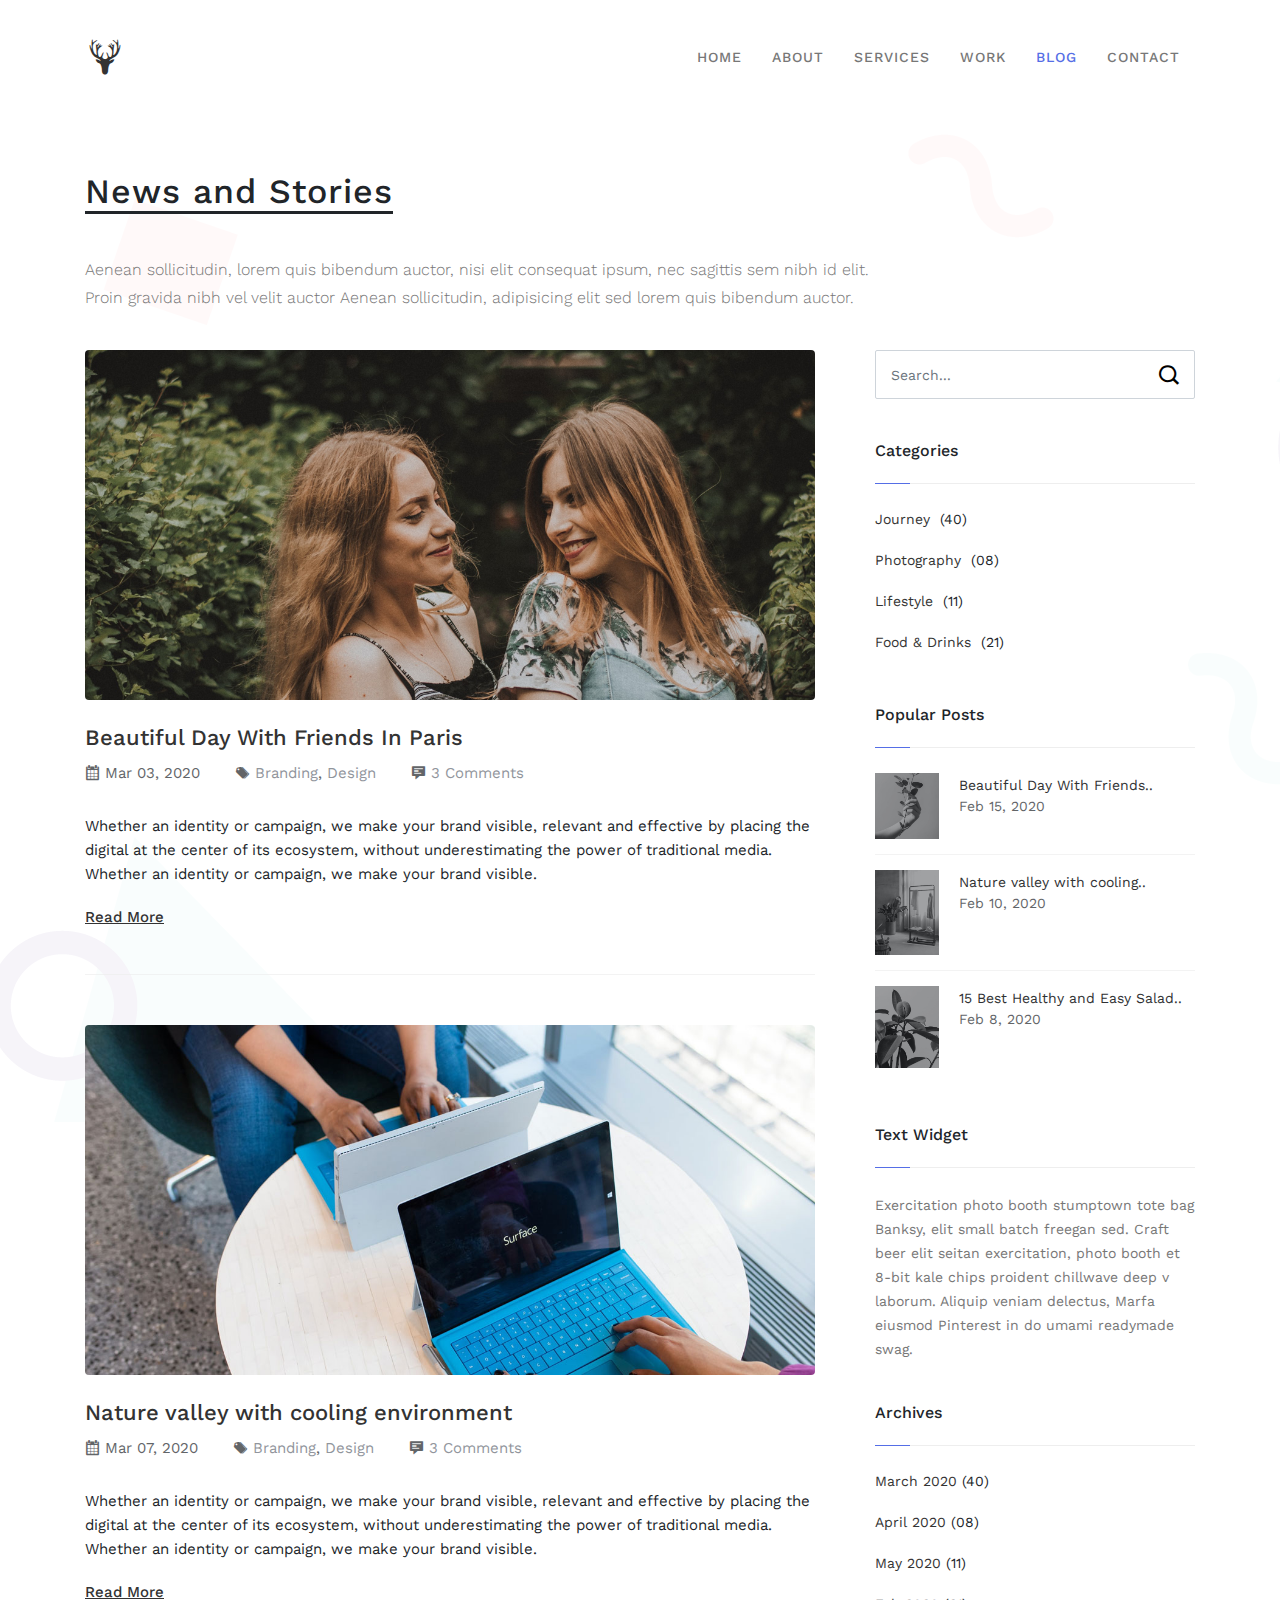
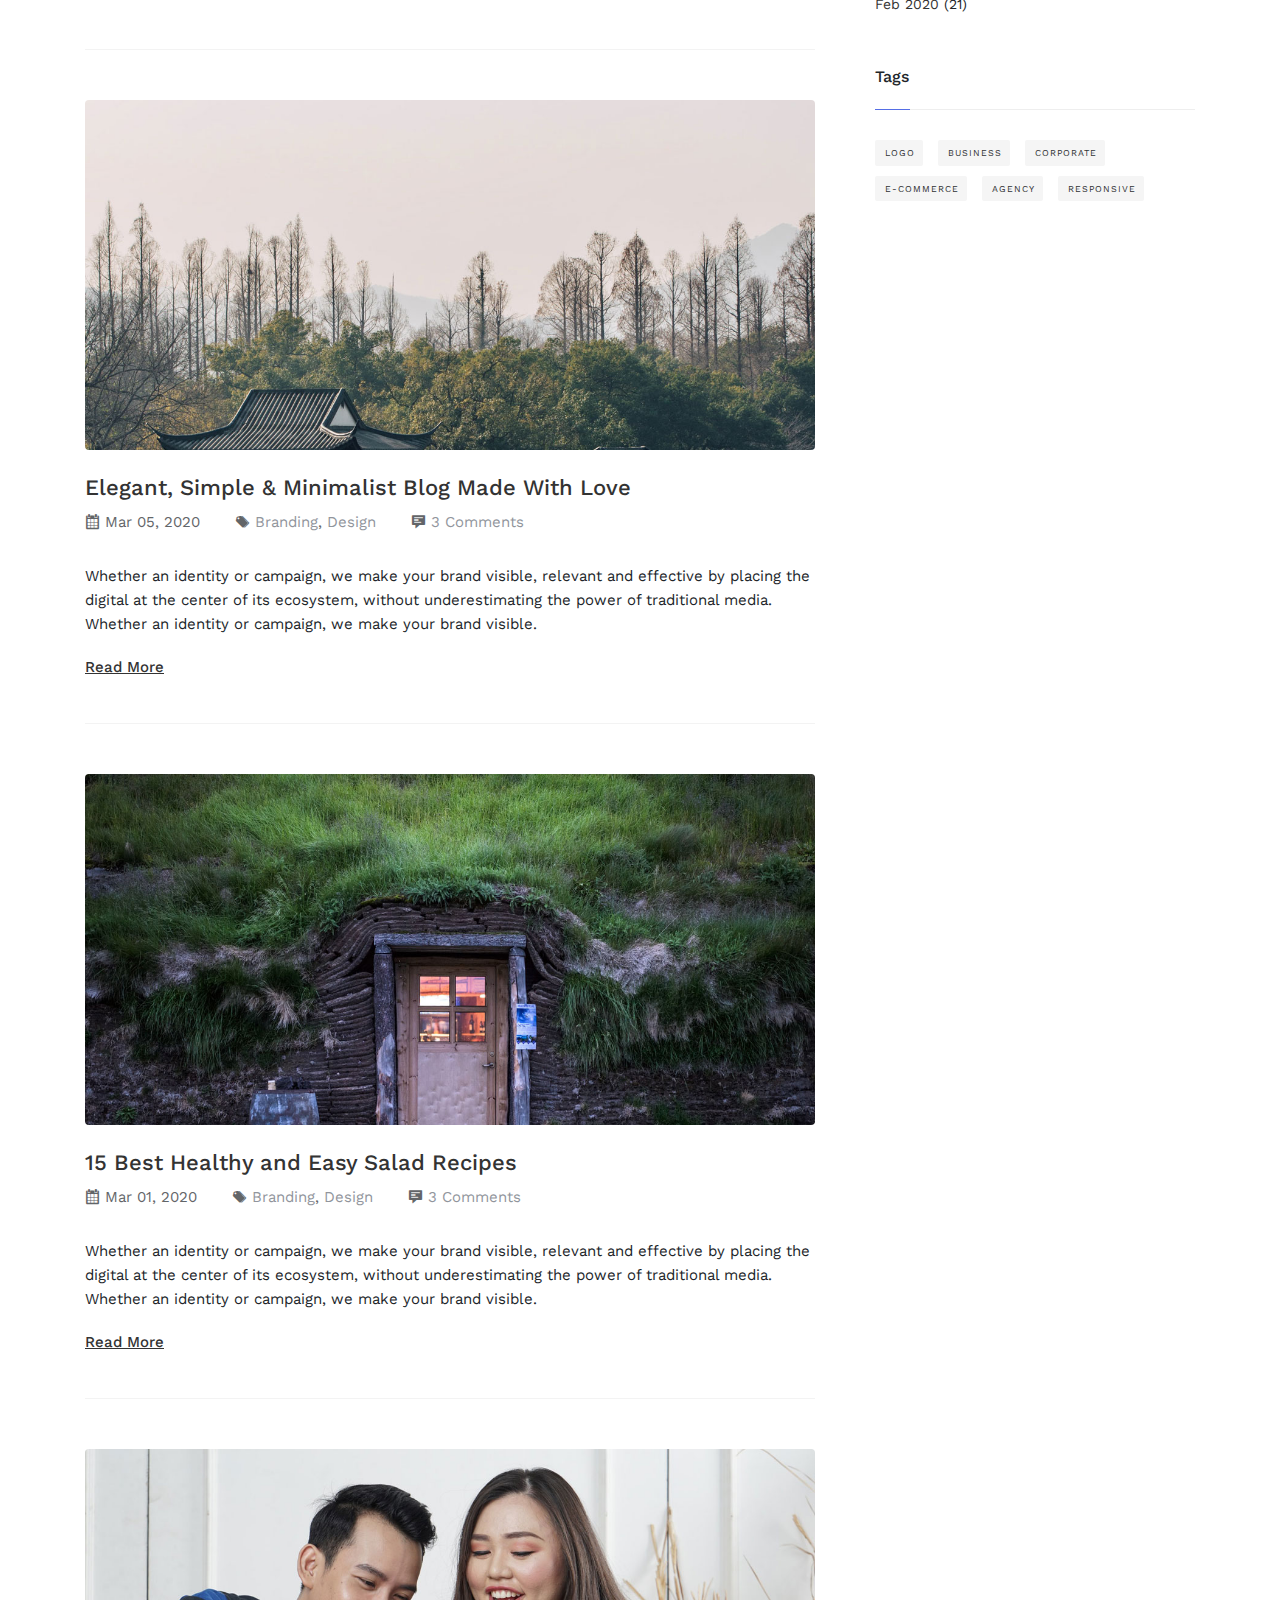
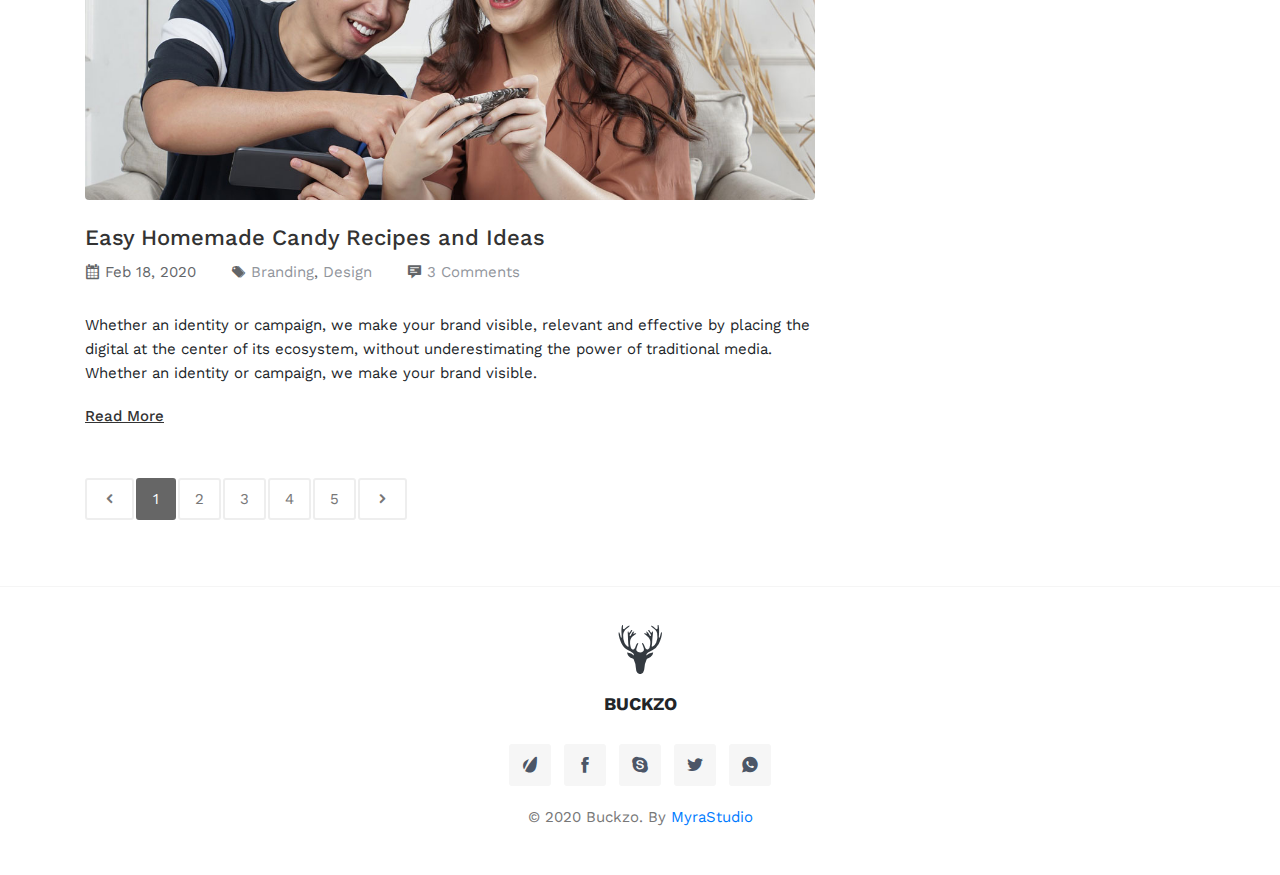
==== commit 065ae97e: "author" ====
--- a/blog.html
+++ b/blog.html
@@ -1,234 +1,358 @@
 ﻿<!DOCTYPE html>
-<html lang="en">
-
-<head>
-    <meta charset="utf-8" />
-    <title>vCard - Blog</title>
-
-	<!-- Meta Data -->
-	<meta http-equiv="X-UA-Compatible" content="IE=edge">
-	<meta name="viewport" content="width=device-width, initial-scale=1, shrink-to-fit=no">
-	<meta name="format-detection" content="telephone=no"/>
-    <meta name="format-detection" content="address=no"/>
-    <meta name="author" content="ArtTemplate" />
-    <meta name="description" content="vCard" />
-
-    <!-- Twitter data -->
-    <meta name="twitter:card" content="summary_large_image">
-    <meta name="twitter:site" content="@ArtTemplates">
-    <meta name="twitter:title" content="vCard">
-    <meta name="twitter:description" content="vCard">
-    <meta name="twitter:image" content="assets/images/social.jpg">
-
-    <!-- Open Graph data -->
-    <meta property="og:title" content="ArtTemplate" />
-    <meta property="og:type" content="website" />
-    <meta property="og:url" content="your url website" />
-    <meta property="og:image" content="assets/images/social.jpg" />
-    <meta property="og:description" content="vCard" />
-    <meta property="og:site_name" content="vCard" />
-
-	<!-- Favicons -->
-	<link rel="apple-touch-icon" sizes="144x144" href="assets/images/favicons/apple-touch-icon-144x144.png">
-	<link rel="apple-touch-icon" sizes="114x114" href="assets/images/favicons/apple-touch-icon-114x114.png">
-	<link rel="apple-touch-icon" sizes="72x72" href="assets/images/favicons/apple-touch-icon-72x72.png">
-	<link rel="apple-touch-icon" sizes="57x57" href="assets/images/favicons/apple-touch-icon-57x57.png">
-	<link rel="shortcut icon" href="assets/images/favicons/favicon.png" type="image/png">
-
-    <!-- Styles -->
-	<link rel="stylesheet" type="text/css" href="assets/styles/style.css"/>
+<html lang="en" class="no-js">
+    <head>
+        <meta charset="utf-8">
+        <meta name="viewport" content="width=device-width, initial-scale=1"> 
+        <title>Buckzo - Responsive Minimal Template</title>
+        <meta name="description" content="" />
+        <meta name="keywords" content="" />
+        <meta name="author" content="MyraStudio" />
+
+        <link rel="shortcut icon" href="images/favicon.ico">
+
+        <!-- Bootstrap Css-->
+        <link rel="stylesheet" type="text/css" href="css/bootstrap.min.css" />
+
+        <!-- Materialdesign icon Css-->
+        <link rel="stylesheet" type="text/css" href="css/icofont.min.css" />
+        <!-- Pe 7 icon Css-->
+        <link rel="stylesheet" type="text/css" href="css/pe-icon-7-stroke.css" />
+
+        <!-- Custom Css -->
+        <link rel="stylesheet" type="text/css" href="css/style.css" />
     
-</head>
-<body class="bg-triangles">
-    <!-- Preloader -->
-    <div class="preloader">
-	    <div class="preloader__wrap">
-		    <div class="circle-pulse">
-                <div class="circle-pulse__1"></div>
-                <div class="circle-pulse__2"></div>
+    </head>
+
+    <body>
+
+         <!-- Start Navbar -->
+        <nav class="navbar navbar-expand-lg navbar-default navbar-custom navbar-light">
+            <div class="container">
+                <a class="navbar-brand logo" href="index.html"><i class="icofont-deer-head"></i></a>
+
+                <div class="navbar-header">
+
+                    <button class="navbar-toggler" type="button" data-toggle="collapse" data-target="#navbar-collapse-1"
+                        aria-controls="navbarSupportedContent" aria-expanded="false" aria-label="Toggle navigation">
+                        <span class="mdi mdi-menu"></span>
+                    </button>
+                </div>
+
+                <div class="collapse navbar-collapse" id="navbar-collapse-1">
+                    <ul class="nav navbar-nav ml-auto">
+                        <li class="nav-item"><a class="nav-link" href="index.html">Home</a></li>
+                        <li class="nav-item"><a class="nav-link" href="about.html">About</a></li>
+                        <li class="nav-item"><a class="nav-link" href="services.html">Services</a></li>
+                        <li class="nav-item"><a class="nav-link" href="work.html">Work</a></li>
+                        <li class="nav-item"><a class="nav-link" href="blog.html">Blog</a></li>
+                        <li class="nav-item"><a class="nav-link" href="contact.html">Contact</a></li>
+                    </ul>
+                </div>
+
             </div>
-		    <div class="preloader__progress"><span></span></div>
-		</div>
-	</div>
-
-    <main class="main">
-	    <div class="container gutter-top">
-		    <div class="row sticky-parent">
-			    <!-- Sidebar -->
-                <aside class="col-12 col-md-12 col-xl-3">
-				    <div class="sidebar box pb-0 sticky-column">
-						<svg class="avatar avatar--180" viewBox="0 0 188 188">
-                            <g class="avatar__box">
-                                <image xlink:href="assets/img/avatar-1.jpg" height="100%" width="100%" />
-                            </g>
-                        </svg>
-						<div class="text-center">
-						    <h3 class="title title--h3 sidebar__user-name"><span class="weight--500">Felecia</span> Brown</h3>
-							<div class="badge badge--gray">Creative Director</div>
-							
-							<!-- Social -->
-		                    <div class="social">
-		                        <a class="social__link" href="http://www.bootstrapmb.com/"><i class="font-icon icon-facebook"></i></a>
-		                        <a class="social__link" href="https://www.behance.com/"><i class="font-icon icon-twitter"></i></a>
-		                        <a class="social__link" href="https://www.linkedin.com/"><i class="font-icon icon-linkedin2"></i></a>
-		                    </div>
-						</div>
-						
-						<div class="sidebar__info box-inner box-inner--rounded">
-		                    <ul class="contacts-block">
-					            <li class="contacts-block__item" data-toggle="tooltip" data-placement="top" title="Birthday">
-							        <i class="font-icon icon-calendar"></i>March 12, 1995
-							    </li>
-						        <li class="contacts-block__item" data-toggle="tooltip" data-placement="top" title="Address">
-							        <i class="font-icon icon-location"></i>Hong Kong, China
-							    </li>
-						        <li class="contacts-block__item" data-toggle="tooltip" data-placement="top" title="E-mail">
-							        <a href="mailto:example@mail.com"><i class="font-icon icon-envelope"></i>example@mail.com</a>
-							    </li>
-						        <li class="contacts-block__item" data-toggle="tooltip" data-placement="top" title="Phone">
-							        <i class="font-icon icon-phone"></i>+1 (070) 123-4567
-							    </li>
-						        <li class="contacts-block__item" data-toggle="tooltip" data-placement="top" title="Skype">
-							        <a href=""><i class="font-icon icon-skype"></i>Felecia_Brown</a>
-							    </li>
-					        </ul>
-							
-							<a class="btn btn--blue-gradient" href="#"><i class="font-icon icon-download"></i> Download CV</a>
-						</div>
-					</div>	
-		        </aside>
-		        
-				<!-- Content -->
-		        <div class="col-12 col-md-12 col-xl-9">
-				    <div class="box pb-0">
-					    <!-- Menu -->
-					    <div class="circle-menu">
-						    <div class="hamburger">
-                                <div class="line"></div>
-                                <div class="line"></div>
-                                <div class="line"></div>
+        </nav>
+        <!-- End Navbar -->
+
+
+        <section>
+            <div class="container">
+                <div class="row">
+                    <div class="col-lg-12">
+                        <div class="page-title">
+                            <div class="row">
+                                <div class="col-lg-9">
+                                    <h2><span>News and Stories</span></h2>
+
+                                    <h4 class="subtitle text-muted">Aenean sollicitudin, lorem quis bibendum auctor, nisi elit consequat ipsum, nec sagittis sem nibh id elit. Proin gravida nibh vel velit auctor Aenean sollicitudin, adipisicing elit sed lorem quis bibendum auctor.</h4>
+                                </div>
                             </div>
-						</div>
-						<div class="inner-menu">
-						    <ul class="nav">
-                                <li class="nav__item"><a href="index.html">About</a></li>
-								<li class="nav__item"><a href="resume.html">Resume</a></li>
-                                <li class="nav__item"><a href="portfolio.html">Portfolio</a></li>
-                                <li class="nav__item"><a class="active" href="blog.html">Blog</a></li>
-                                <li class="nav__item"><a href="contact.html">Contact</a></li>
+                        </div>
+                    </div>
+                </div>
+            </div>
+        </section>
+
+
+        <section class="margin-t-30">
+            <div class="container">
+
+                <div class="row">
+                        <!-- Content-->
+                        <div class="col-lg-8">
+
+                            <!-- Post-->
+                            <article class="post">
+
+                                <div class="post-preview">
+                                    <a href="blog-single.html"><img src="images/blog/blog-1.jpg" alt="" class="img-fluid rounded"></a>
+                                </div>
+
+                                <div class="post-header">
+                                    <h2 class="post-title"><a href="blog-single.html">Beautiful Day With Friends In Paris</a></h2>
+                                    <ul class="post-meta">
+                                        <li><i class="icofont-ui-calendar"></i> Mar 03, 2020</li>
+                                        <li><i class="icofont-tags"></i> <a href="#">Branding</a>, <a href="#">Design</a></li>
+                                        <li><i class="icofont-comment"></i> <a href="#">3 Comments</a></li>
+                                    </ul>
+                                </div>
+
+                                <div class="post-content">
+                                    <p>Whether an identity or campaign, we make your brand visible, relevant and effective by placing the digital at the center of its ecosystem, without underestimating the power of traditional media. Whether an identity or campaign, we make your brand visible.</p>
+                                </div>
+
+                                <div class="post-more"><a href="#">Read More <i class="mdi mdi-arrow-right"></i></a></div>
+
+                            </article>
+                            <!-- Post end-->
+
+                            <!-- Post-->
+                            <article class="post">
+
+                                <div class="post-preview">
+                                    <a href="blog-single.html"><img src="images/blog/blog-3.jpg" alt="" class="img-fluid rounded"></a>
+                                </div>
+
+                                <div class="post-header">
+                                    <h2 class="post-title"><a href="blog-single.html">Nature valley with cooling environment</a></h2>
+                                    <ul class="post-meta">
+                                        <li><i class="icofont-ui-calendar"></i> Mar 07, 2020</li>
+                                        <li><i class="icofont-tags"></i> <a href="#">Branding</a>, <a href="#">Design</a></li>
+                                        <li><i class="icofont-comment"></i> <a href="#">3 Comments</a></li>
+                                    </ul>
+                                </div>
+
+                                <div class="post-content">
+                                    <p>Whether an identity or campaign, we make your brand visible, relevant and effective by placing the digital at the center of its ecosystem, without underestimating the power of traditional media. Whether an identity or campaign, we make your brand visible.</p>
+                                </div>
+
+                                <div class="post-more"><a href="#">Read More <i class="mdi mdi-arrow-right"></i></a></div>
+                                
+                            </article>
+                            <!-- Post end-->
+
+                            
+
+                            <!-- Post-->
+                            <article class="post">
+
+                                <div class="post-preview">
+                                    <a href="blog-single.html"><img src="images/blog/blog-2.jpg" alt="" class="img-fluid rounded"></a>
+                                </div>
+
+                                <div class="post-header">
+                                    <h2 class="post-title"><a href="blog-single.html">Elegant, Simple & Minimalist Blog Made With Love</a></h2>
+                                    <ul class="post-meta">
+                                        <li><i class="icofont-ui-calendar"></i> Mar 05, 2020</li>
+                                        <li><i class="icofont-tags"></i> <a href="#">Branding</a>, <a href="#">Design</a></li>
+                                        <li><i class="icofont-comment"></i> <a href="#">3 Comments</a></li>
+                                    </ul>
+                                </div>
+
+                                <div class="post-content">
+                                    <p>Whether an identity or campaign, we make your brand visible, relevant and effective by placing the digital at the center of its ecosystem, without underestimating the power of traditional media. Whether an identity or campaign, we make your brand visible.</p>
+                                </div>
+
+                                <div class="post-more"><a href="#">Read More <i class="mdi mdi-arrow-right"></i></a></div>
+                                
+                            </article>
+                            <!-- Post end-->
+
+
+
+                            <!-- Post-->
+                            <article class="post">
+
+                                <div class="post-preview">
+                                    <a href="blog-single.html"><img src="images/blog/blog-4.jpg" alt="" class="img-fluid rounded"></a>
+                                </div>
+
+                                <div class="post-header">
+                                    <h2 class="post-title"><a href="blog-single.html">15 Best Healthy and Easy Salad Recipes</a></h2>
+                                    <ul class="post-meta">
+                                        <li><i class="icofont-ui-calendar"></i> Mar 01, 2020</li>
+                                        <li><i class="icofont-tags"></i> <a href="#">Branding</a>, <a href="#">Design</a></li>
+                                        <li><i class="icofont-comment"></i> <a href="#">3 Comments</a></li>
+                                    </ul>
+                                </div>
+
+                                <div class="post-content">
+                                    <p>Whether an identity or campaign, we make your brand visible, relevant and effective by placing the digital at the center of its ecosystem, without underestimating the power of traditional media. Whether an identity or campaign, we make your brand visible.</p>
+                                </div>
+
+                                <div class="post-more"><a href="#">Read More <i class="mdi mdi-arrow-right"></i></a></div>
+                                
+                            </article>
+                            <!-- Post end-->
+
+
+
+                            <!-- Post-->
+                            <article class="post">
+
+                                <div class="post-preview">
+                                    <a href="blog-single.html"><img src="images/blog/blog-5.jpg" alt="" class="img-fluid rounded"></a>
+                                </div>
+
+                                <div class="post-header">
+                                    <h2 class="post-title"><a href="blog-single.html">Easy Homemade Candy Recipes and Ideas</a></h2>
+                                    <ul class="post-meta">
+                                        <li><i class="icofont-ui-calendar"></i> Feb 18, 2020</li>
+                                        <li><i class="icofont-tags"></i> <a href="#">Branding</a>, <a href="#">Design</a></li>
+                                        <li><i class="icofont-comment"></i> <a href="#">3 Comments</a></li>
+                                    </ul>
+                                </div>
+
+                                <div class="post-content">
+                                    <p>Whether an identity or campaign, we make your brand visible, relevant and effective by placing the digital at the center of its ecosystem, without underestimating the power of traditional media. Whether an identity or campaign, we make your brand visible.</p>
+                                </div>
+
+                                <div class="post-more"><a href="#">Read More <i class="mdi mdi-arrow-right"></i></a></div>
+                                
+                            </article>
+                            <!-- Post end-->
+
+
+
+                            <!-- Pagination-->
+                            <div class="row">
+                                <div class="col-lg-12">
+                                    <ul class="pagination">
+                                        <li class="next"><a href="#"><i class="icofont-rounded-left"></i></a></li>
+                                        <li class="active"><a href="#">1</a></li>
+                                        <li><a href="#">2</a></li>
+                                        <li><a href="#">3</a></li>
+                                        <li><a href="#">4</a></li>
+                                        <li><a href="#">5</a></li>
+                                        <li class="prev"><a href="#"><i class="icofont-rounded-right"></i></a></li>
+                                    </ul>
+                                </div>
+                            </div>
+                            <!-- Pagination end-->
+                        </div>
+                        <!-- Content end-->
+
+
+                        <!-- Sidebar-->
+                        <div class="col-lg-4">
+                            <div class="sidebar">
+
+                                <!-- Search widget-->
+                                <aside class="widget widget_search">
+                                    <form>
+                                        <input class="form-control" type="search" placeholder="Search...">
+                                        <button class="search-button" type="submit"><span class="icofont-search-1"></span></button>
+                                    </form>
+                                </aside>
+
+                                <!-- Categories widget-->
+                                <aside class="widget widget_categories">
+                                    <div class="widget-title">Categories</div>
+                                    <ul>
+                                        <li><a href="#">Journey</a> (40)</li>
+                                        <li><a href="#">Photography</a> (08)</li>
+                                        <li><a href="#">Lifestyle</a> (11)</li>
+                                        <li><a href="#">Food & Drinks</a> (21)</li>
+                                    </ul>
+                                </aside>
+
+                                <!-- Recent entries widget-->
+                                <aside class="widget widget_recent_entries_custom">
+                                    <div class="widget-title">Popular Posts</div>
+                                    <ul>
+                                        <li class="clearfix">
+                                            <div class="wi"><a href="#"><img src="images/works/img10.jpg" alt="" class="img-fluid"></a></div>
+                                            <div class="wb"><a href="#">Beautiful Day With Friends..</a> <span class="post-date">Feb 15, 2020</span></div>
+                                        </li>
+                                        <li class="clearfix">
+                                            <div class="wi"><a href="#"><img src="images/works/img2.jpg" alt="" class="img-fluid"></a></div>
+                                            <div class="wb"><a href="#">Nature valley with cooling..</a> <span class="post-date">Feb 10, 2020</span></div>
+                                        </li>
+                                        <li class="clearfix">
+                                            <div class="wi"><a href="#"><img src="images/works/img3.jpg" alt="" class="img-fluid"></a></div>
+                                            <div class="wb"><a href="#">15 Best Healthy and Easy Salad..</a> <span class="post-date">Feb 8, 2020</span></div>
+                                        </li>
+                                    </ul>
+                                </aside>
+
+                                <!-- Text widget-->
+                                <aside class="widget">
+                                    <div class="widget-title">Text Widget</div>
+
+                                    <p class="text-muted text-widget-des">Exercitation photo booth stumptown tote bag Banksy, elit small batch freegan sed. Craft beer elit seitan exercitation, photo booth et 8-bit kale chips proident chillwave deep v laborum. Aliquip veniam delectus, Marfa eiusmod Pinterest in do umami readymade swag. </p>
+
+                                </aside>
+
+                                <!-- Archives widget-->
+                                <aside class="widget">
+                                    <div class="widget-title">Archives</div>
+
+                                    <ul>
+                                        <li><a href="#">March 2020</a> (40)</li>
+                                        <li><a href="#">April 2020</a> (08)</li>
+                                        <li><a href="#">May 2020</a> (11)</li>
+                                        <li><a href="#">Feb 2020</a> (21)</li>
+                                    </ul>
+
+                                </aside>
+
+                                <!-- Tags widget-->
+                                <aside class="widget widget_tag_cloud">
+                                    <div class="widget-title">Tags</div>
+                                    <div class="tagcloud">
+                                        <a href="#">logo</a>
+                                        <a href="#">business</a>
+                                        <a href="#">corporate</a>
+                                        <a href="#">e-commerce</a>
+                                        <a href="#">agency</a>
+                                        <a href="#">responsive</a>
+                                    </div>
+                                </aside>
+                            </div>
+                        </div>
+                        <!-- Sidebar end-->
+                    </div>
+
+            </div> <!-- end container -->
+        </section>
+
+
+        <!-- FOOTER -->
+        <footer class="footer">
+            <div class="container">
+
+                <div class="row">
+                    <div class="col-lg-12">
+                        <div class="text-center">
+                            <a class="pb-2 display-4 mb-0 d-inline-block text-dark" href="index.html"><i
+                                    class="icofont-deer-head"></i></a>
+                            <h4 class="font-weight-bold">BUCKZO</h4>
+
+                            <ul class="list-inline social-circle margin-t-30">
+                                <li class="list-inline-item"><a href=""> <i class="icofont-envato"></i> </a></li>
+                                <li class="list-inline-item"><a href=""> <i class="icofont-facebook"></i> </a></li>
+                                <li class="list-inline-item"><a href=""> <i class="icofont-skype"></i> </a></li>
+                                <li class="list-inline-item"><a href=""> <i class="icofont-twitter"></i> </a></li>
+                                <li class="list-inline-item"><a href=""> <i class="icofont-whatsapp"></i> </a></li>
                             </ul>
-						</div>
-
-					    <!-- About -->
-						<div class="pb-2">
-		                    <h1 class="title title--h1 title__separate">Blog</h1>
-					    </div>
-
-						<!-- News -->
-						<div class="news-grid pb-0">
-							<!-- Post -->
-							<article class="news-item box">
-							    <div class="news-item__image-wrap overlay overlay--45">
-								    <div class="news-item__date">Sep 16, 2019</div>
-									<a class="news-item__link" href="single-post.html"></a>
-								    <img class="cover lazyload" src="assets/img/image_02.jpg" alt="" />
-								</div>
-								<div class="news-item__caption">
-								    <h2 class="title title--h4">Design Conferences in 2019</h2>
-									<p>Veritatis et quasi architecto beatae vitae dicta sunt, explicabo.</p>
-								</div>
-							</article>
-
-							<!-- Post -->
-							<article class="news-item box">
-							    <div class="news-item__image-wrap overlay overlay--45">
-								    <div class="news-item__date">Sep 15, 2019</div>
-									<a class="news-item__link" href="single-post.html"></a>
-								    <img class="cover lazyload" src="assets/img/image_06.jpg" alt="" />
-								</div>
-								<div class="news-item__caption">
-								    <h2 class="title title--h4">Best Fonts Every Designer</h2>
-									<p>Sed ut perspiciatis, nam libero tempore, cum soluta nobis est eligendi.</p>
-								</div>
-							</article>
-
-							<!-- Post -->
-							<article class="news-item box">
-							    <div class="news-item__image-wrap overlay overlay--45">
-								    <div class="news-item__date">Sep 14, 2019</div>
-									<a class="news-item__link" href="single-post.html"></a>
-								    <img class="cover lazyload" src="assets/img/image_08.jpg" alt="" />
-								</div>
-								<div class="news-item__caption">
-								    <h2 class="title title--h4">Design Digest #80</h2>
-									<p>Excepteur sint occaecat cupidatat no proident, quis nostrum exercitationem ullam corporis suscipit.</p>
-								</div>
-							</article>
-							
-							<!-- Post -->
-							<article class="news-item box">
-							    <div class="news-item__image-wrap overlay overlay--45">
-								    <div class="news-item__date">Sep 13, 2019</div>
-									<a class="news-item__link" href="single-post.html"></a>
-								    <img class="cover lazyload" src="assets/img/image_07.jpg" alt="" />
-								</div>
-								<div class="news-item__caption">
-								    <h2 class="title title--h4">UI Interactions of the week</h2>
-									<p>Enim ad minim veniam, consectetur adipiscing elit, quis nostrud exercitation ullamco laboris nisi.</p>
-								</div>
-							</article>
-							
-							<!-- Post -->
-							<article class="news-item box">
-							    <div class="news-item__image-wrap overlay overlay--45">
-								    <div class="news-item__date">Sep 12, 2019</div>
-									<a class="news-item__link" href="single-post.html"></a>
-								    <img class="cover lazyload" src="assets/img/image_05.jpg" alt="" />
-								</div>
-								<div class="news-item__caption">
-								    <h2 class="title title--h4">The Forgotten Art of Spacing</h2>
-									<p>Maxime placeat, sed do eiusmod tempor incididunt ut labore et dolore magna aliqua.</p>
-								</div>
-							</article>
-							
-							<!-- Post -->
-							<article class="news-item box">
-							    <div class="news-item__image-wrap overlay overlay--45">
-								    <div class="news-item__date">Sep 15, 2019</div>
-									<a class="news-item__link" href="single-post.html"></a>
-								    <img class="cover lazyload" src="assets/img/image_01.jpg" alt="" />
-								</div>
-								<div class="news-item__caption">
-								    <h2 class="title title--h4">Design Digest #79</h2>
-									<p>Optio cumque nihil impedit uo minus quod maxime placeat, velit esse cillum.</p>
-								</div>
-							</article>
-						</div>
-					</div>
-					
-					<!-- Footer -->
-					<footer class="footer">© 2019 vCard</footer>
-		        </div>
-			</div>
-		</div>	
-    </main>
-
-    <div class="back-to-top"></div>
-	
-    <!-- SVG masks -->
-    <svg class="svg-defs">
-        <clipPath id="avatar-box">
-            <path d="M1.85379 38.4859C2.9221 18.6653 18.6653 2.92275 38.4858 1.85453 56.0986.905299 77.2792 0 94 0c16.721 0 37.901.905299 55.514 1.85453 19.821 1.06822 35.564 16.81077 36.632 36.63137C187.095 56.0922 188 77.267 188 94c0 16.733-.905 37.908-1.854 55.514-1.068 19.821-16.811 35.563-36.632 36.631C131.901 187.095 110.721 188 94 188c-16.7208 0-37.9014-.905-55.5142-1.855-19.8205-1.068-35.5637-16.81-36.63201-36.631C.904831 131.908 0 110.733 0 94c0-16.733.904831-37.9078 1.85379-55.5141z"/>
-        </clipPath>
-        <clipPath id="avatar-hexagon">
-             <path d="M0 27.2891c0-4.6662 2.4889-8.976 6.52491-11.2986L31.308 1.72845c3.98-2.290382 8.8697-2.305446 12.8637-.03963l25.234 14.31558C73.4807 18.3162 76 22.6478 76 27.3426V56.684c0 4.6805-2.5041 9.0013-6.5597 11.3186L44.4317 82.2915c-3.9869 2.278-8.8765 2.278-12.8634 0L6.55974 68.0026C2.50414 65.6853 0 61.3645 0 56.684V27.2891z"/>
-        </clipPath>		
-    </svg>
-
-	<!-- JavaScripts -->
-	<script src="assets/js/jquery-3.4.1.min.js"></script>
-	<script src="assets/js/plugins.js"></script>
-    <script src="assets/js/common.js"></script>
-
-</body>
-</html>
+
+                            <p class="text-muted m-b-0 copyright-txt"> © 2020 Buckzo. By <a href="http://www.bootstrapmb.com" title="">MyraStudio</a></p>
+
+                        </div>
+                    </div>
+                </div>
+                <!-- end row -->
+
+            </div>
+        </footer>
+        <!-- END FOOTER -->   
+
+        <!-- JAVASCRIPTS -->
+        <script src="js/jquery-2.1.4.min.js"></script>
+        <script src="js/bootstrap.min.js"></script>
+        <!-- isotope filter plugin -->
+        <script src="js/isotope.pkgd.min.js"></script>
+        <script src="js/portfolio-filter.js"></script>
+        <script src="js/app.js"></script>
+
+    </body>
+</html>--- a/css/pe-icon-7-stroke.css
+++ b/css/pe-icon-7-stroke.css
@@ -0,0 +1,632 @@
+@font-face {
+	font-family: 'Pe-icon-7-stroke';
+	src:url('../fonts/Pe-icon-7-stroke.eot?d7yf1v');
+	src:url('../fonts/Pe-icon-7-stroke.eot?#iefixd7yf1v') format('embedded-opentype'),
+		url('../fonts/Pe-icon-7-stroke.woff?d7yf1v') format('woff'),
+		url('../fonts/Pe-icon-7-stroke.ttf?d7yf1v') format('truetype'),
+		url('../fonts/Pe-icon-7-stroke.svg?d7yf1v#Pe-icon-7-stroke') format('svg');
+	font-weight: normal;
+	font-style: normal;
+}
+
+[class^="pe-7s-"], [class*=" pe-7s-"] {
+	display: inline-block;
+	font-family: 'Pe-icon-7-stroke';
+	speak: none;
+	font-style: normal;
+	font-weight: normal;
+	font-variant: normal;
+	text-transform: none;
+	line-height: 1;
+
+	/* Better Font Rendering =========== */
+	-webkit-font-smoothing: antialiased;
+	-moz-osx-font-smoothing: grayscale;
+}
+
+.pe-7s-album:before {
+	content: "\e6aa";
+}
+.pe-7s-arc:before {
+	content: "\e6ab";
+}
+.pe-7s-back-2:before {
+	content: "\e6ac";
+}
+.pe-7s-bandaid:before {
+	content: "\e6ad";
+}
+.pe-7s-car:before {
+	content: "\e6ae";
+}
+.pe-7s-diamond:before {
+	content: "\e6af";
+}
+.pe-7s-door-lock:before {
+	content: "\e6b0";
+}
+.pe-7s-eyedropper:before {
+	content: "\e6b1";
+}
+.pe-7s-female:before {
+	content: "\e6b2";
+}
+.pe-7s-gym:before {
+	content: "\e6b3";
+}
+.pe-7s-hammer:before {
+	content: "\e6b4";
+}
+.pe-7s-headphones:before {
+	content: "\e6b5";
+}
+.pe-7s-helm:before {
+	content: "\e6b6";
+}
+.pe-7s-hourglass:before {
+	content: "\e6b7";
+}
+.pe-7s-leaf:before {
+	content: "\e6b8";
+}
+.pe-7s-magic-wand:before {
+	content: "\e6b9";
+}
+.pe-7s-male:before {
+	content: "\e6ba";
+}
+.pe-7s-map-2:before {
+	content: "\e6bb";
+}
+.pe-7s-next-2:before {
+	content: "\e6bc";
+}
+.pe-7s-paint-bucket:before {
+	content: "\e6bd";
+}
+.pe-7s-pendrive:before {
+	content: "\e6be";
+}
+.pe-7s-photo:before {
+	content: "\e6bf";
+}
+.pe-7s-piggy:before {
+	content: "\e6c0";
+}
+.pe-7s-plugin:before {
+	content: "\e6c1";
+}
+.pe-7s-refresh-2:before {
+	content: "\e6c2";
+}
+.pe-7s-rocket:before {
+	content: "\e6c3";
+}
+.pe-7s-settings:before {
+	content: "\e6c4";
+}
+.pe-7s-shield:before {
+	content: "\e6c5";
+}
+.pe-7s-smile:before {
+	content: "\e6c6";
+}
+.pe-7s-usb:before {
+	content: "\e6c7";
+}
+.pe-7s-vector:before {
+	content: "\e6c8";
+}
+.pe-7s-wine:before {
+	content: "\e6c9";
+}
+.pe-7s-cloud-upload:before {
+	content: "\e68a";
+}
+.pe-7s-cash:before {
+	content: "\e68c";
+}
+.pe-7s-close:before {
+	content: "\e680";
+}
+.pe-7s-bluetooth:before {
+	content: "\e68d";
+}
+.pe-7s-cloud-download:before {
+	content: "\e68b";
+}
+.pe-7s-way:before {
+	content: "\e68e";
+}
+.pe-7s-close-circle:before {
+	content: "\e681";
+}
+.pe-7s-id:before {
+	content: "\e68f";
+}
+.pe-7s-angle-up:before {
+	content: "\e682";
+}
+.pe-7s-wristwatch:before {
+	content: "\e690";
+}
+.pe-7s-angle-up-circle:before {
+	content: "\e683";
+}
+.pe-7s-world:before {
+	content: "\e691";
+}
+.pe-7s-angle-right:before {
+	content: "\e684";
+}
+.pe-7s-volume:before {
+	content: "\e692";
+}
+.pe-7s-angle-right-circle:before {
+	content: "\e685";
+}
+.pe-7s-users:before {
+	content: "\e693";
+}
+.pe-7s-angle-left:before {
+	content: "\e686";
+}
+.pe-7s-user-female:before {
+	content: "\e694";
+}
+.pe-7s-angle-left-circle:before {
+	content: "\e687";
+}
+.pe-7s-up-arrow:before {
+	content: "\e695";
+}
+.pe-7s-angle-down:before {
+	content: "\e688";
+}
+.pe-7s-switch:before {
+	content: "\e696";
+}
+.pe-7s-angle-down-circle:before {
+	content: "\e689";
+}
+.pe-7s-scissors:before {
+	content: "\e697";
+}
+.pe-7s-wallet:before {
+	content: "\e600";
+}
+.pe-7s-safe:before {
+	content: "\e698";
+}
+.pe-7s-volume2:before {
+	content: "\e601";
+}
+.pe-7s-volume1:before {
+	content: "\e602";
+}
+.pe-7s-voicemail:before {
+	content: "\e603";
+}
+.pe-7s-video:before {
+	content: "\e604";
+}
+.pe-7s-user:before {
+	content: "\e605";
+}
+.pe-7s-upload:before {
+	content: "\e606";
+}
+.pe-7s-unlock:before {
+	content: "\e607";
+}
+.pe-7s-umbrella:before {
+	content: "\e608";
+}
+.pe-7s-trash:before {
+	content: "\e609";
+}
+.pe-7s-tools:before {
+	content: "\e60a";
+}
+.pe-7s-timer:before {
+	content: "\e60b";
+}
+.pe-7s-ticket:before {
+	content: "\e60c";
+}
+.pe-7s-target:before {
+	content: "\e60d";
+}
+.pe-7s-sun:before {
+	content: "\e60e";
+}
+.pe-7s-study:before {
+	content: "\e60f";
+}
+.pe-7s-stopwatch:before {
+	content: "\e610";
+}
+.pe-7s-star:before {
+	content: "\e611";
+}
+.pe-7s-speaker:before {
+	content: "\e612";
+}
+.pe-7s-signal:before {
+	content: "\e613";
+}
+.pe-7s-shuffle:before {
+	content: "\e614";
+}
+.pe-7s-shopbag:before {
+	content: "\e615";
+}
+.pe-7s-share:before {
+	content: "\e616";
+}
+.pe-7s-server:before {
+	content: "\e617";
+}
+.pe-7s-search:before {
+	content: "\e618";
+}
+.pe-7s-film:before {
+	content: "\e6a5";
+}
+.pe-7s-science:before {
+	content: "\e619";
+}
+.pe-7s-disk:before {
+	content: "\e6a6";
+}
+.pe-7s-ribbon:before {
+	content: "\e61a";
+}
+.pe-7s-repeat:before {
+	content: "\e61b";
+}
+.pe-7s-refresh:before {
+	content: "\e61c";
+}
+.pe-7s-add-user:before {
+	content: "\e6a9";
+}
+.pe-7s-refresh-cloud:before {
+	content: "\e61d";
+}
+.pe-7s-paperclip:before {
+	content: "\e69c";
+}
+.pe-7s-radio:before {
+	content: "\e61e";
+}
+.pe-7s-note2:before {
+	content: "\e69d";
+}
+.pe-7s-print:before {
+	content: "\e61f";
+}
+.pe-7s-network:before {
+	content: "\e69e";
+}
+.pe-7s-prev:before {
+	content: "\e620";
+}
+.pe-7s-mute:before {
+	content: "\e69f";
+}
+.pe-7s-power:before {
+	content: "\e621";
+}
+.pe-7s-medal:before {
+	content: "\e6a0";
+}
+.pe-7s-portfolio:before {
+	content: "\e622";
+}
+.pe-7s-like2:before {
+	content: "\e6a1";
+}
+.pe-7s-plus:before {
+	content: "\e623";
+}
+.pe-7s-left-arrow:before {
+	content: "\e6a2";
+}
+.pe-7s-play:before {
+	content: "\e624";
+}
+.pe-7s-key:before {
+	content: "\e6a3";
+}
+.pe-7s-plane:before {
+	content: "\e625";
+}
+.pe-7s-joy:before {
+	content: "\e6a4";
+}
+.pe-7s-photo-gallery:before {
+	content: "\e626";
+}
+.pe-7s-pin:before {
+	content: "\e69b";
+}
+.pe-7s-phone:before {
+	content: "\e627";
+}
+.pe-7s-plug:before {
+	content: "\e69a";
+}
+.pe-7s-pen:before {
+	content: "\e628";
+}
+.pe-7s-right-arrow:before {
+	content: "\e699";
+}
+.pe-7s-paper-plane:before {
+	content: "\e629";
+}
+.pe-7s-delete-user:before {
+	content: "\e6a7";
+}
+.pe-7s-paint:before {
+	content: "\e62a";
+}
+.pe-7s-bottom-arrow:before {
+	content: "\e6a8";
+}
+.pe-7s-notebook:before {
+	content: "\e62b";
+}
+.pe-7s-note:before {
+	content: "\e62c";
+}
+.pe-7s-next:before {
+	content: "\e62d";
+}
+.pe-7s-news-paper:before {
+	content: "\e62e";
+}
+.pe-7s-musiclist:before {
+	content: "\e62f";
+}
+.pe-7s-music:before {
+	content: "\e630";
+}
+.pe-7s-mouse:before {
+	content: "\e631";
+}
+.pe-7s-more:before {
+	content: "\e632";
+}
+.pe-7s-moon:before {
+	content: "\e633";
+}
+.pe-7s-monitor:before {
+	content: "\e634";
+}
+.pe-7s-micro:before {
+	content: "\e635";
+}
+.pe-7s-menu:before {
+	content: "\e636";
+}
+.pe-7s-map:before {
+	content: "\e637";
+}
+.pe-7s-map-marker:before {
+	content: "\e638";
+}
+.pe-7s-mail:before {
+	content: "\e639";
+}
+.pe-7s-mail-open:before {
+	content: "\e63a";
+}
+.pe-7s-mail-open-file:before {
+	content: "\e63b";
+}
+.pe-7s-magnet:before {
+	content: "\e63c";
+}
+.pe-7s-loop:before {
+	content: "\e63d";
+}
+.pe-7s-look:before {
+	content: "\e63e";
+}
+.pe-7s-lock:before {
+	content: "\e63f";
+}
+.pe-7s-lintern:before {
+	content: "\e640";
+}
+.pe-7s-link:before {
+	content: "\e641";
+}
+.pe-7s-like:before {
+	content: "\e642";
+}
+.pe-7s-light:before {
+	content: "\e643";
+}
+.pe-7s-less:before {
+	content: "\e644";
+}
+.pe-7s-keypad:before {
+	content: "\e645";
+}
+.pe-7s-junk:before {
+	content: "\e646";
+}
+.pe-7s-info:before {
+	content: "\e647";
+}
+.pe-7s-home:before {
+	content: "\e648";
+}
+.pe-7s-help2:before {
+	content: "\e649";
+}
+.pe-7s-help1:before {
+	content: "\e64a";
+}
+.pe-7s-graph3:before {
+	content: "\e64b";
+}
+.pe-7s-graph2:before {
+	content: "\e64c";
+}
+.pe-7s-graph1:before {
+	content: "\e64d";
+}
+.pe-7s-graph:before {
+	content: "\e64e";
+}
+.pe-7s-global:before {
+	content: "\e64f";
+}
+.pe-7s-gleam:before {
+	content: "\e650";
+}
+.pe-7s-glasses:before {
+	content: "\e651";
+}
+.pe-7s-gift:before {
+	content: "\e652";
+}
+.pe-7s-folder:before {
+	content: "\e653";
+}
+.pe-7s-flag:before {
+	content: "\e654";
+}
+.pe-7s-filter:before {
+	content: "\e655";
+}
+.pe-7s-file:before {
+	content: "\e656";
+}
+.pe-7s-expand1:before {
+	content: "\e657";
+}
+.pe-7s-exapnd2:before {
+	content: "\e658";
+}
+.pe-7s-edit:before {
+	content: "\e659";
+}
+.pe-7s-drop:before {
+	content: "\e65a";
+}
+.pe-7s-drawer:before {
+	content: "\e65b";
+}
+.pe-7s-download:before {
+	content: "\e65c";
+}
+.pe-7s-display2:before {
+	content: "\e65d";
+}
+.pe-7s-display1:before {
+	content: "\e65e";
+}
+.pe-7s-diskette:before {
+	content: "\e65f";
+}
+.pe-7s-date:before {
+	content: "\e660";
+}
+.pe-7s-cup:before {
+	content: "\e661";
+}
+.pe-7s-culture:before {
+	content: "\e662";
+}
+.pe-7s-crop:before {
+	content: "\e663";
+}
+.pe-7s-credit:before {
+	content: "\e664";
+}
+.pe-7s-copy-file:before {
+	content: "\e665";
+}
+.pe-7s-config:before {
+	content: "\e666";
+}
+.pe-7s-compass:before {
+	content: "\e667";
+}
+.pe-7s-comment:before {
+	content: "\e668";
+}
+.pe-7s-coffee:before {
+	content: "\e669";
+}
+.pe-7s-cloud:before {
+	content: "\e66a";
+}
+.pe-7s-clock:before {
+	content: "\e66b";
+}
+.pe-7s-check:before {
+	content: "\e66c";
+}
+.pe-7s-chat:before {
+	content: "\e66d";
+}
+.pe-7s-cart:before {
+	content: "\e66e";
+}
+.pe-7s-camera:before {
+	content: "\e66f";
+}
+.pe-7s-call:before {
+	content: "\e670";
+}
+.pe-7s-calculator:before {
+	content: "\e671";
+}
+.pe-7s-browser:before {
+	content: "\e672";
+}
+.pe-7s-box2:before {
+	content: "\e673";
+}
+.pe-7s-box1:before {
+	content: "\e674";
+}
+.pe-7s-bookmarks:before {
+	content: "\e675";
+}
+.pe-7s-bicycle:before {
+	content: "\e676";
+}
+.pe-7s-bell:before {
+	content: "\e677";
+}
+.pe-7s-battery:before {
+	content: "\e678";
+}
+.pe-7s-ball:before {
+	content: "\e679";
+}
+.pe-7s-back:before {
+	content: "\e67a";
+}
+.pe-7s-attention:before {
+	content: "\e67b";
+}
+.pe-7s-anchor:before {
+	content: "\e67c";
+}
+.pe-7s-albums:before {
+	content: "\e67d";
+}
+.pe-7s-alarm:before {
+	content: "\e67e";
+}
+.pe-7s-airplay:before {
+	content: "\e67f";
+}
--- a/css/style.css
+++ b/css/style.css
@@ -0,0 +1,985 @@
+
+/* Theme Name: Buckzo - Responsive Minimal Template
+   Author: MyraStudio
+   Version: 1.0.0
+   File Description: Main CSS file of the template
+   更多模板：http://www.bootstrapmb.com
+*/
+
+/* 
+Table of css
+
+01. Basic
+02. Helper
+03. Navbar Custom
+04. Portfolio
+05. Testimonials 
+06. Team
+07. Services
+08. Clients
+09. Blog
+10. Blog Detail
+11. Contact
+12. Pagination
+13. Footer
+14. Responsive
+
+*/
+
+@import url('https://fonts.googleapis.com/css?family=Work+Sans:400,500,600,700&display=swap');
+
+/* ==========
+   1.Basic
+   ========== */
+
+body {
+    font-family: 'Work Sans', sans-serif;
+    overflow-x: hidden;
+    padding: 10px 0 30px 0;
+    font-size: 15px;
+    background: url("../images/bg-pattern.png") no-repeat;
+} 
+
+::selection{
+    background: rgba(151, 160, 175, 0.3);
+}
+
+::-moz-selection {
+    background: rgba(151, 160, 175, 0.3);
+}
+  
+a,a:hover {
+    text-decoration: none !important;
+    outline: none !important;
+}
+
+
+/*==============
+  2. Helper Class
+  ===============*/
+
+.h1, h1 {
+    font-size: 36px;
+}
+
+.h2, h2 {
+    font-size: 30px;
+}                                                                     
+
+.h4, h4 {
+    font-size: 18px;
+}
+
+.h5, h5 {
+    font-size: 14px;
+}
+
+.h6, h6 {
+    font-size: 12px;
+}
+
+.margin-t-30 {
+    margin-top: 30px;
+}
+
+.margin-t-50 {
+    margin-top: 50px;
+}
+
+.text-custom {
+    color: #556ee6;
+}
+
+.text-muted {
+    color: #777!important;
+}  
+
+.page-title h2,.page-title h3{
+    line-height: 50px;
+    margin: 60px 0 40px 0;
+    letter-spacing: 1px;
+    font-size: 34px;
+    font-weight: 300;
+}
+
+.page-title span {
+    font-weight: 500;
+    border-bottom: 3px solid;
+}
+
+a,
+a:hover {
+    text-decoration: none !important;
+    outline: none !important;
+}
+
+button:focus{
+    outline: none!important;
+}
+
+.subtitle {
+    font-weight: 300;
+    line-height: 28px;
+    font-size: 16px;
+}
+
+.btn {
+    border-width: 2px;
+    border-radius: 4px;
+    transition: all .3s ease-out;
+    padding: 15px 30px;
+    text-transform: uppercase;
+    letter-spacing: 2px;
+    font-weight: 500;
+    font-size: 11px;
+    outline: none !important;
+}
+
+.btn-rounded {
+    border-radius: 30px;
+}
+
+.btn-dark {
+    background-color: #4a4949;
+    color: #ffffff !important;
+} 
+
+.btn-custom {
+    background-color: #556ee6;
+    color: #ffffff !important;
+} 
+
+
+/*==============
+  3. Navbar Custom
+  ===============*/
+
+.navbar-custom {
+    margin-bottom: 0px;
+    width: 100%;
+    z-index: 1000;
+    border: none;
+    color: #333;
+    border-radius: 0px;
+    position: relative;
+}
+
+.logo>img {
+    height:42px;
+}
+
+.logo{
+    padding: 19px 0px;
+    height: 80px;
+    line-height: 40px;
+    font-weight: 700;
+    font-size: 40px;
+    color: #333 !important;
+}
+
+.navbar-custom .navbar-nav>li>a {
+    font-size: 14px;
+    line-height: 40px;
+    letter-spacing: 1px;
+    text-transform: uppercase;
+    font-weight: 500;
+    border-bottom: 2px solid transparent;
+}
+
+.navbar-light .navbar-nav .nav-link {
+    color:#777;
+    padding: 0;
+    margin: 0 15px;
+}
+
+.navbar-toggler {
+    padding: 4px 10px;
+    font-size: 24px;
+}
+
+.navbar-toggler:hover {
+    background-color: #ddd;
+}
+
+.navbar-default .navbar-nav>.open>a, .navbar-default .navbar-nav>.open>a:focus, .navbar-default .navbar-nav>.open>a:hover {
+    color: #000;
+    background-color:transparent;
+}
+
+
+.navbar-custom .navbar-nav>li>a:hover{
+    color: #333;
+    transition:all 0.3s;
+}
+
+.dropdown:hover .dropdown-content {
+    display: block;
+}
+
+.dropdown-menu>li>a{
+    display: block;
+    padding: 10px 20px;
+    clear: both;
+    line-height: 1.42857143;
+    color: #666;
+    white-space: nowrap;
+    font-weight: 400;
+    font-size: 13px;
+}
+
+.dropdown-menu > li > a:hover, .dropdown-menu > .active > a:hover {
+    text-decoration: none;
+    color:#556ee6;
+    transition: all 0.3s;
+    background-color: transparent;
+} 
+
+.dropdown-menu>li:active>a,.dropdown-menu>li:hover>a {
+    color: #556ee6;
+}
+
+.dropdown-submenu{
+    position:relative;
+}
+
+.dropdown-submenu>.dropdown-menu{
+    top:0;
+    left:100%;
+    right: auto;
+    margin-top: -3px;
+    -webkit-border-radius:0 6px 6px 6px;
+    -moz-border-radius:0 6px 6px 6px;
+    border-radius:0 6px 6px 6px;
+}
+
+.navbar-custom li.dropdown:last-of-type .dropdown-submenu>.dropdown-menu {
+    right: 100%;
+    left: auto;
+}
+
+.dropdown-submenu.pull-left{
+    float:none;
+}
+
+.dropdown-submenu.pull-left>.dropdown-menu{
+    left:-100%;
+    margin-left:10px;
+    -webkit-border-radius:6px 0 6px 6px;
+    -moz-border-radius:6px 0 6px 6px;
+    border-radius:6px 0 6px 6px;
+}
+
+.submenu-arrow {
+    position: absolute;
+    right: 8px;
+    font-size: 16px;
+    margin-top: -1px;
+}
+
+.navbar-custom .dropdown-menu {
+    transition: all .3s ease;
+    min-width: 200px;
+    background-color: #fff;
+    border: 1px solid #eee;
+    border-radius: 4px;
+    box-shadow: 0 0 18px 0 rgba(0,0,0,.05);
+    padding: 10px;
+}
+
+.navbar-toggle{
+    margin-top: 22px;
+}
+
+.navbar-custom .navbar-nav li.active-item > a{
+    color: #556ee6;
+}
+
+
+/*==============
+  4. Portfolio
+===============*/
+
+.portfolio-filter {
+    margin-top: 50px;
+    margin-bottom: 20px;
+}
+
+.portfolio-filter a {
+    display: inline-block;
+    margin: 0 6px 6px 6px;
+    font-size: 13px;
+    text-transform: uppercase;
+    padding: 7px 12px 7px 12px;
+    cursor: pointer;
+    line-height: 1em;
+    letter-spacing: 1px;
+    transition: all 0.4s ease-in-out;
+    color: #333;
+    border-radius: 3px;
+    font-weight: 500;
+}
+
+.portfolio-filter a:hover {
+    color: #222;
+}
+
+.portfolio-filter a.current {
+    background-color: rgba(85, 110, 230, 0.25);
+    color: #556ee6;
+}
+
+.portfolio-box {
+    overf